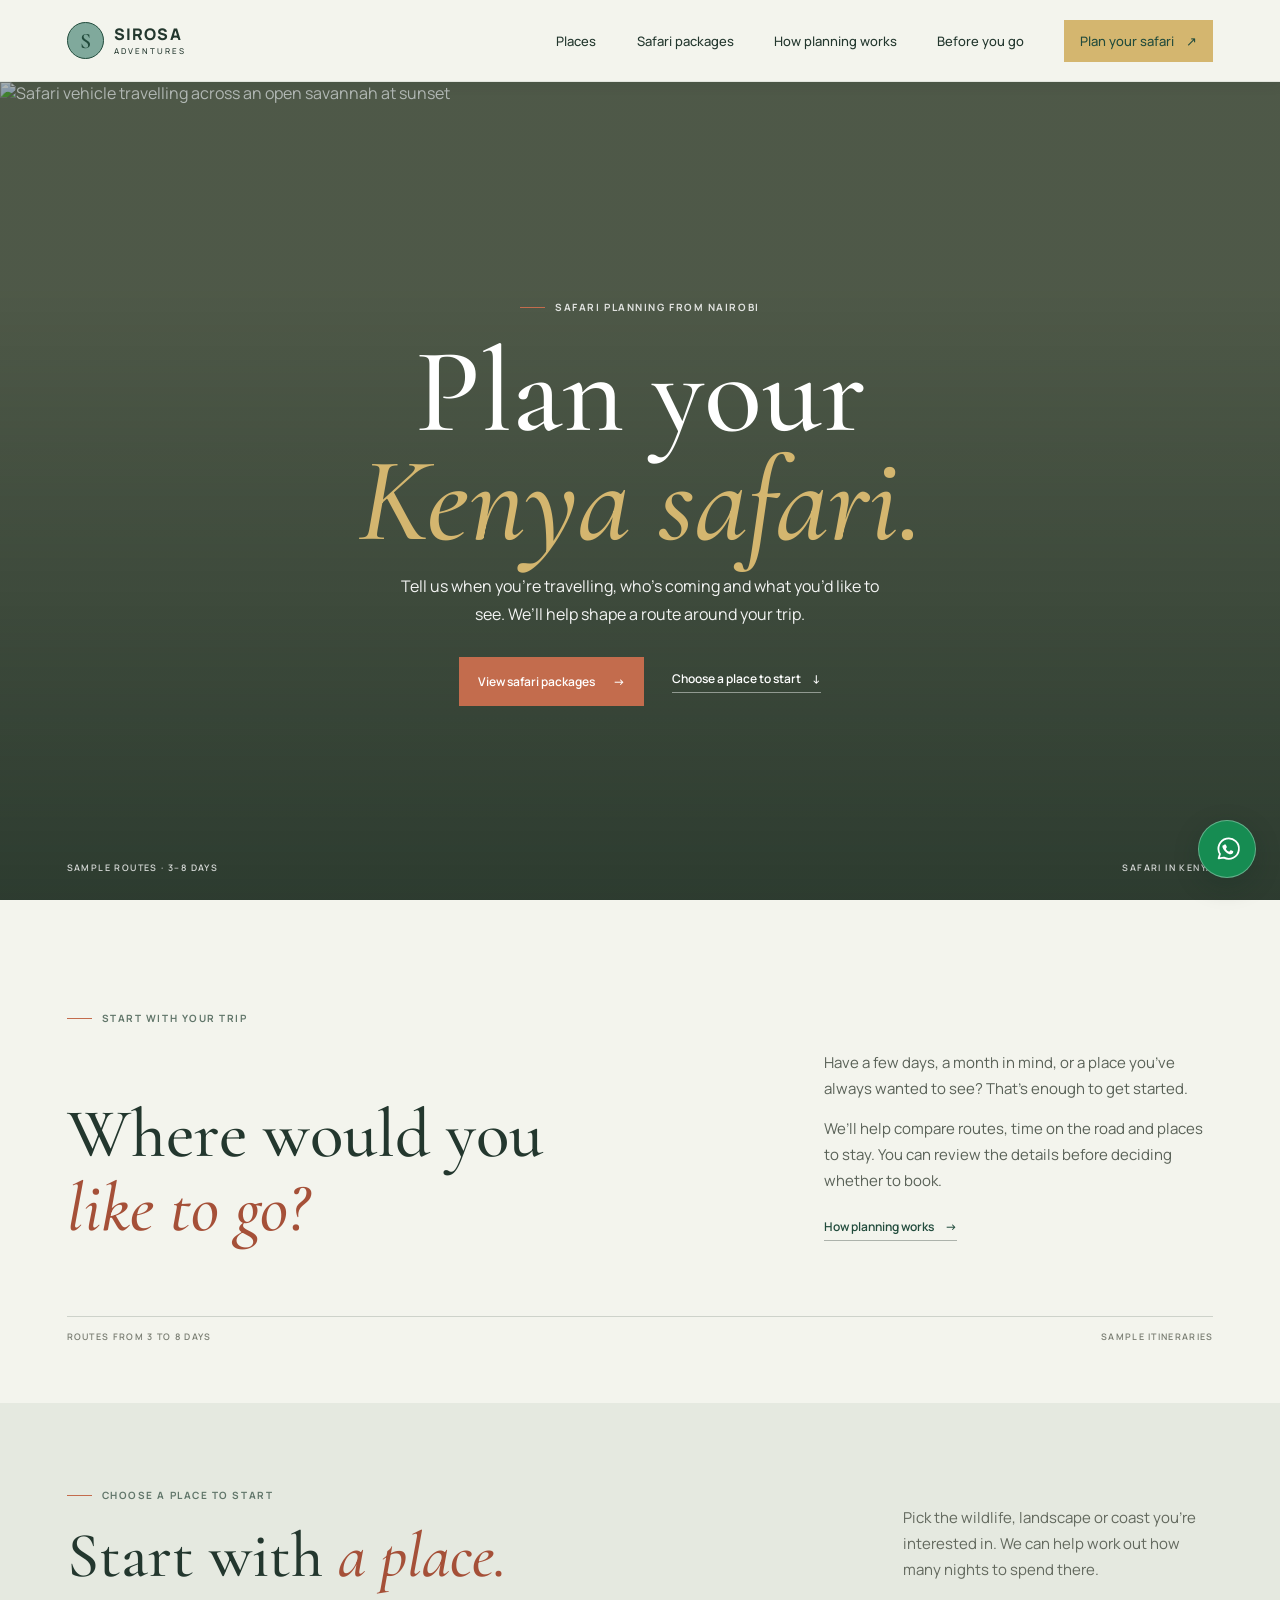
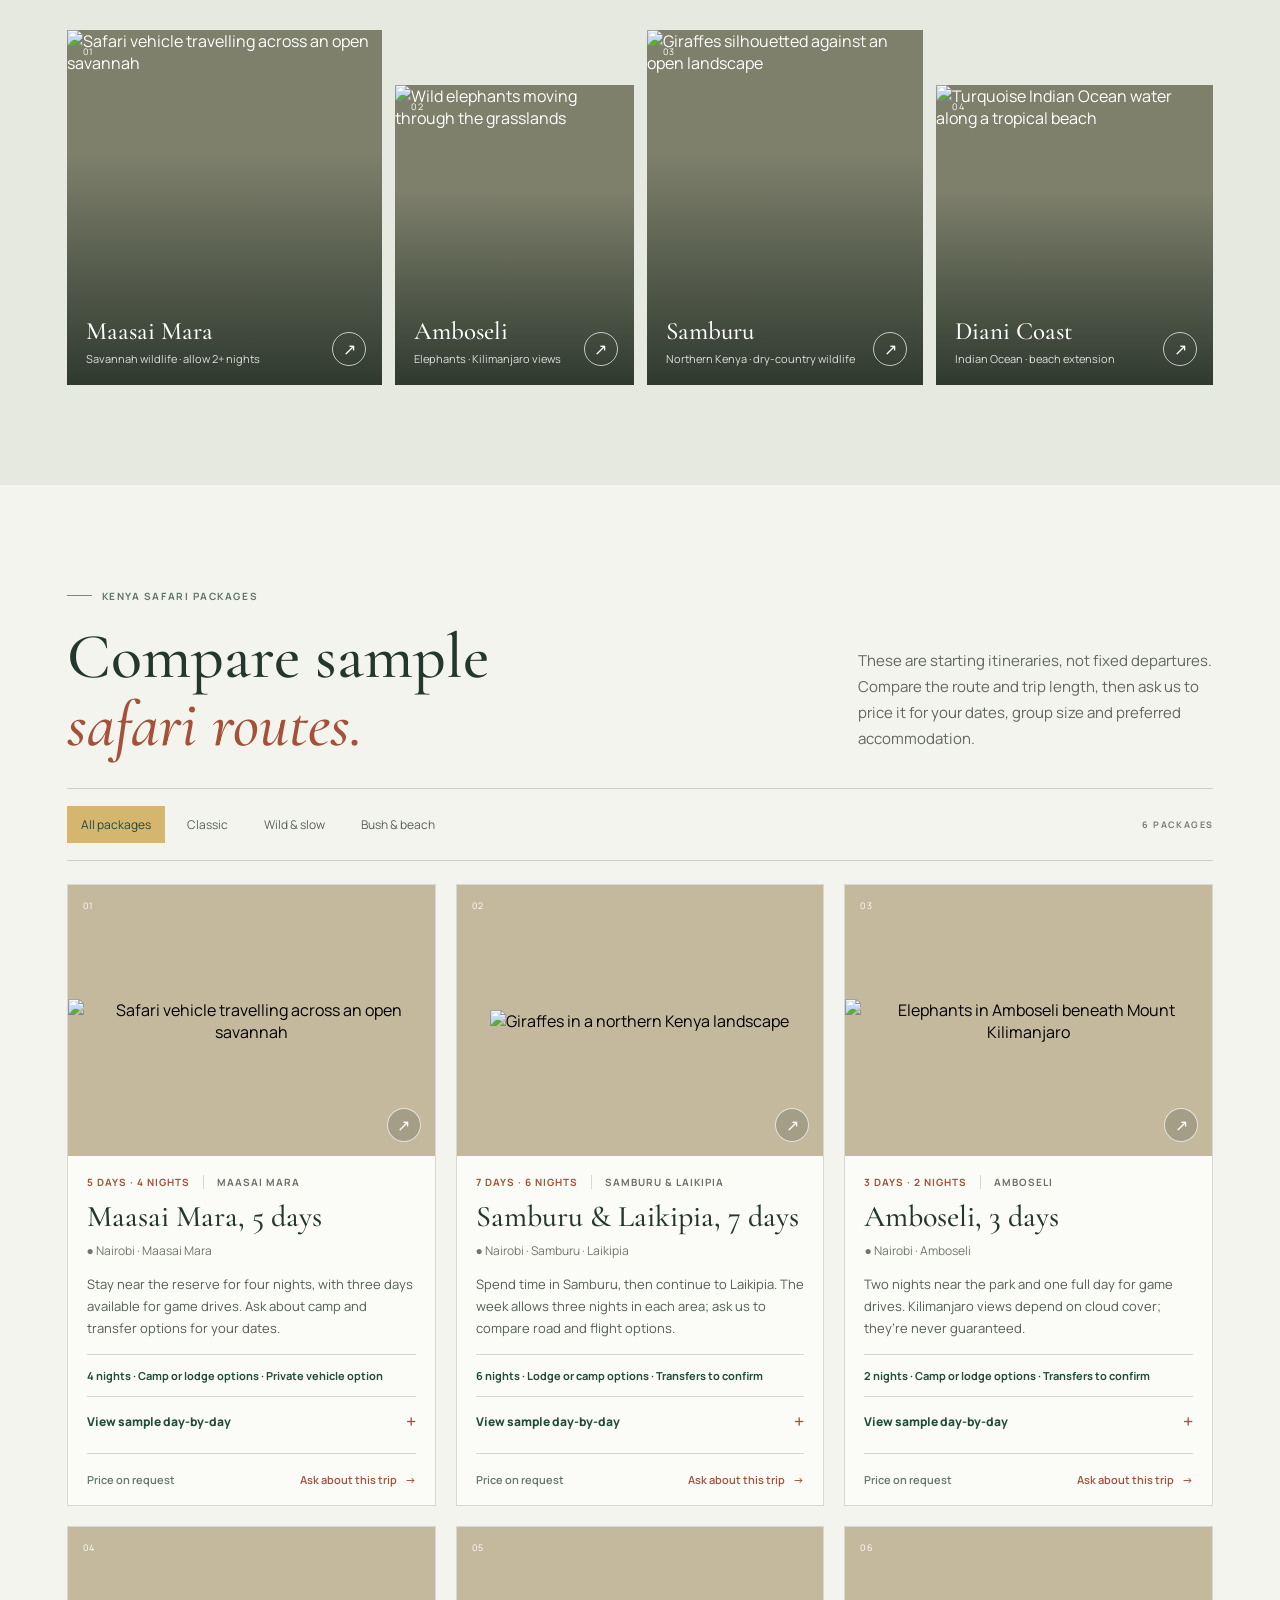
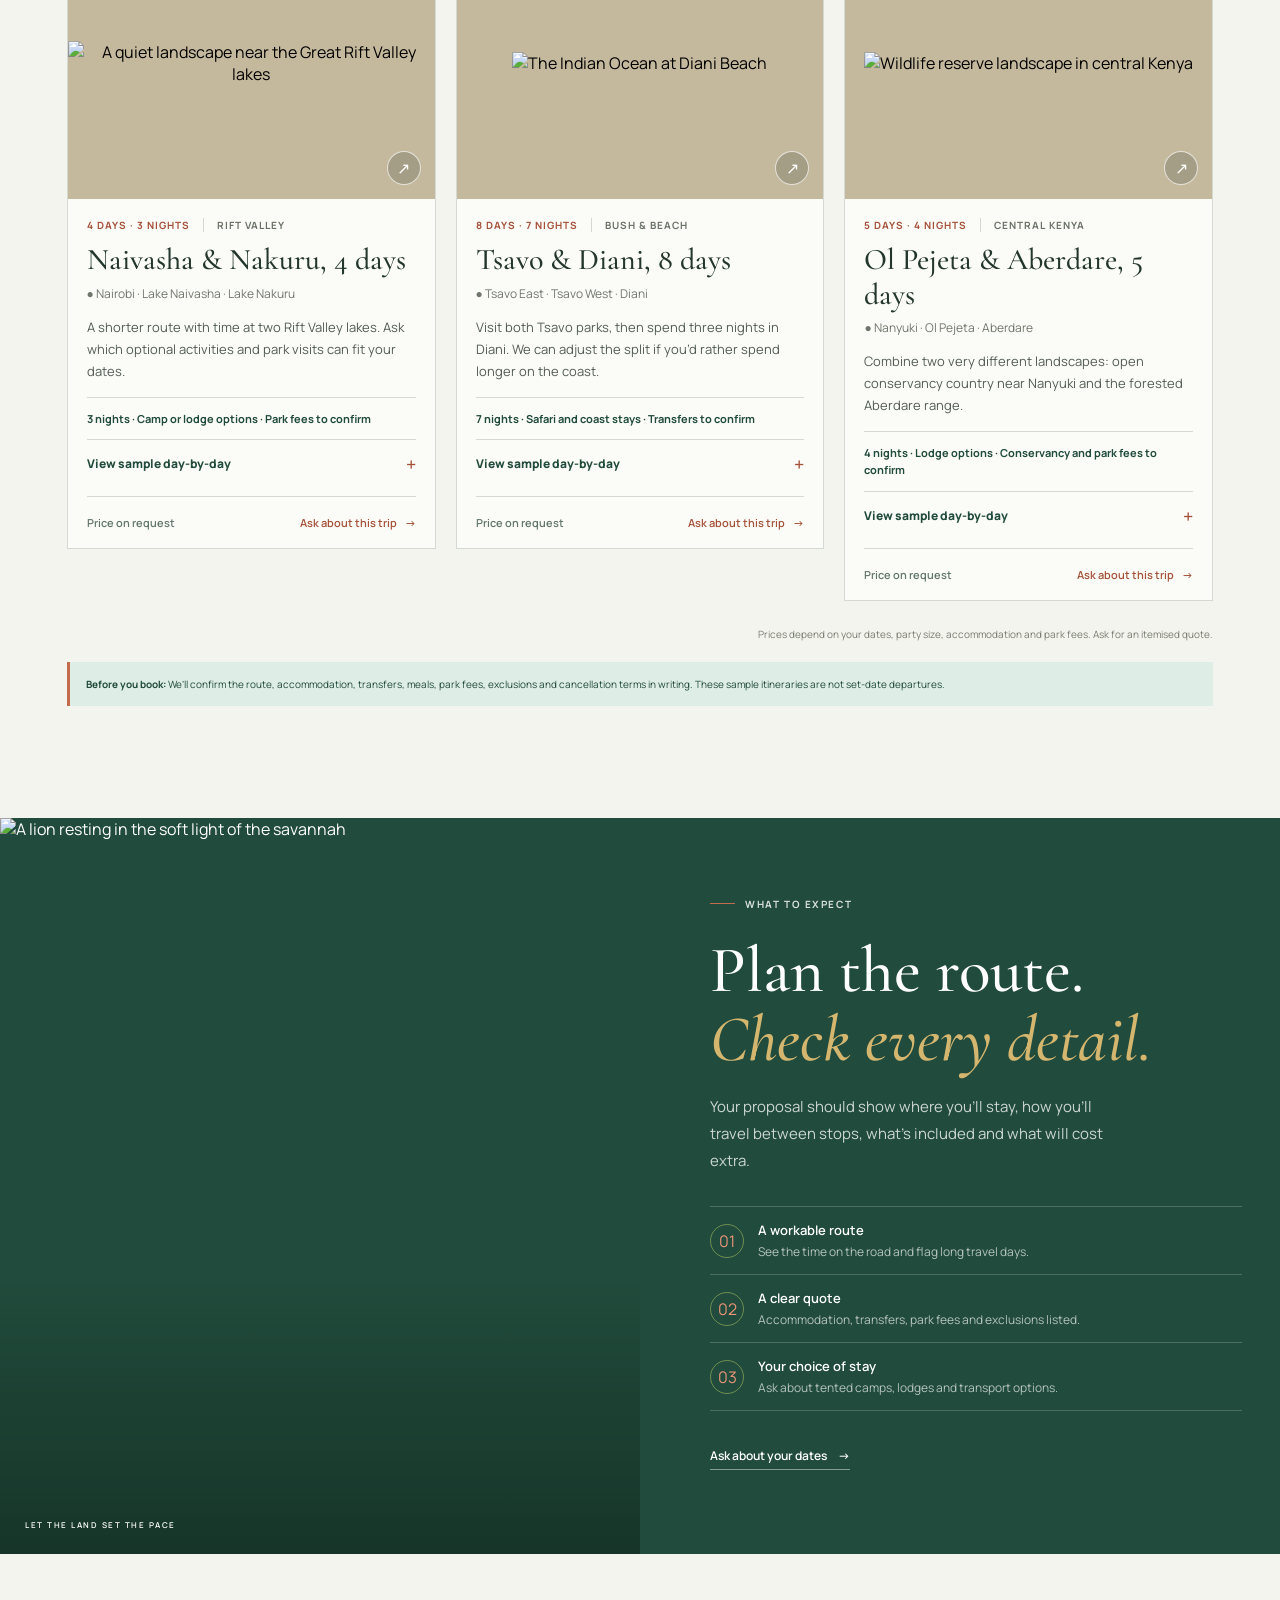
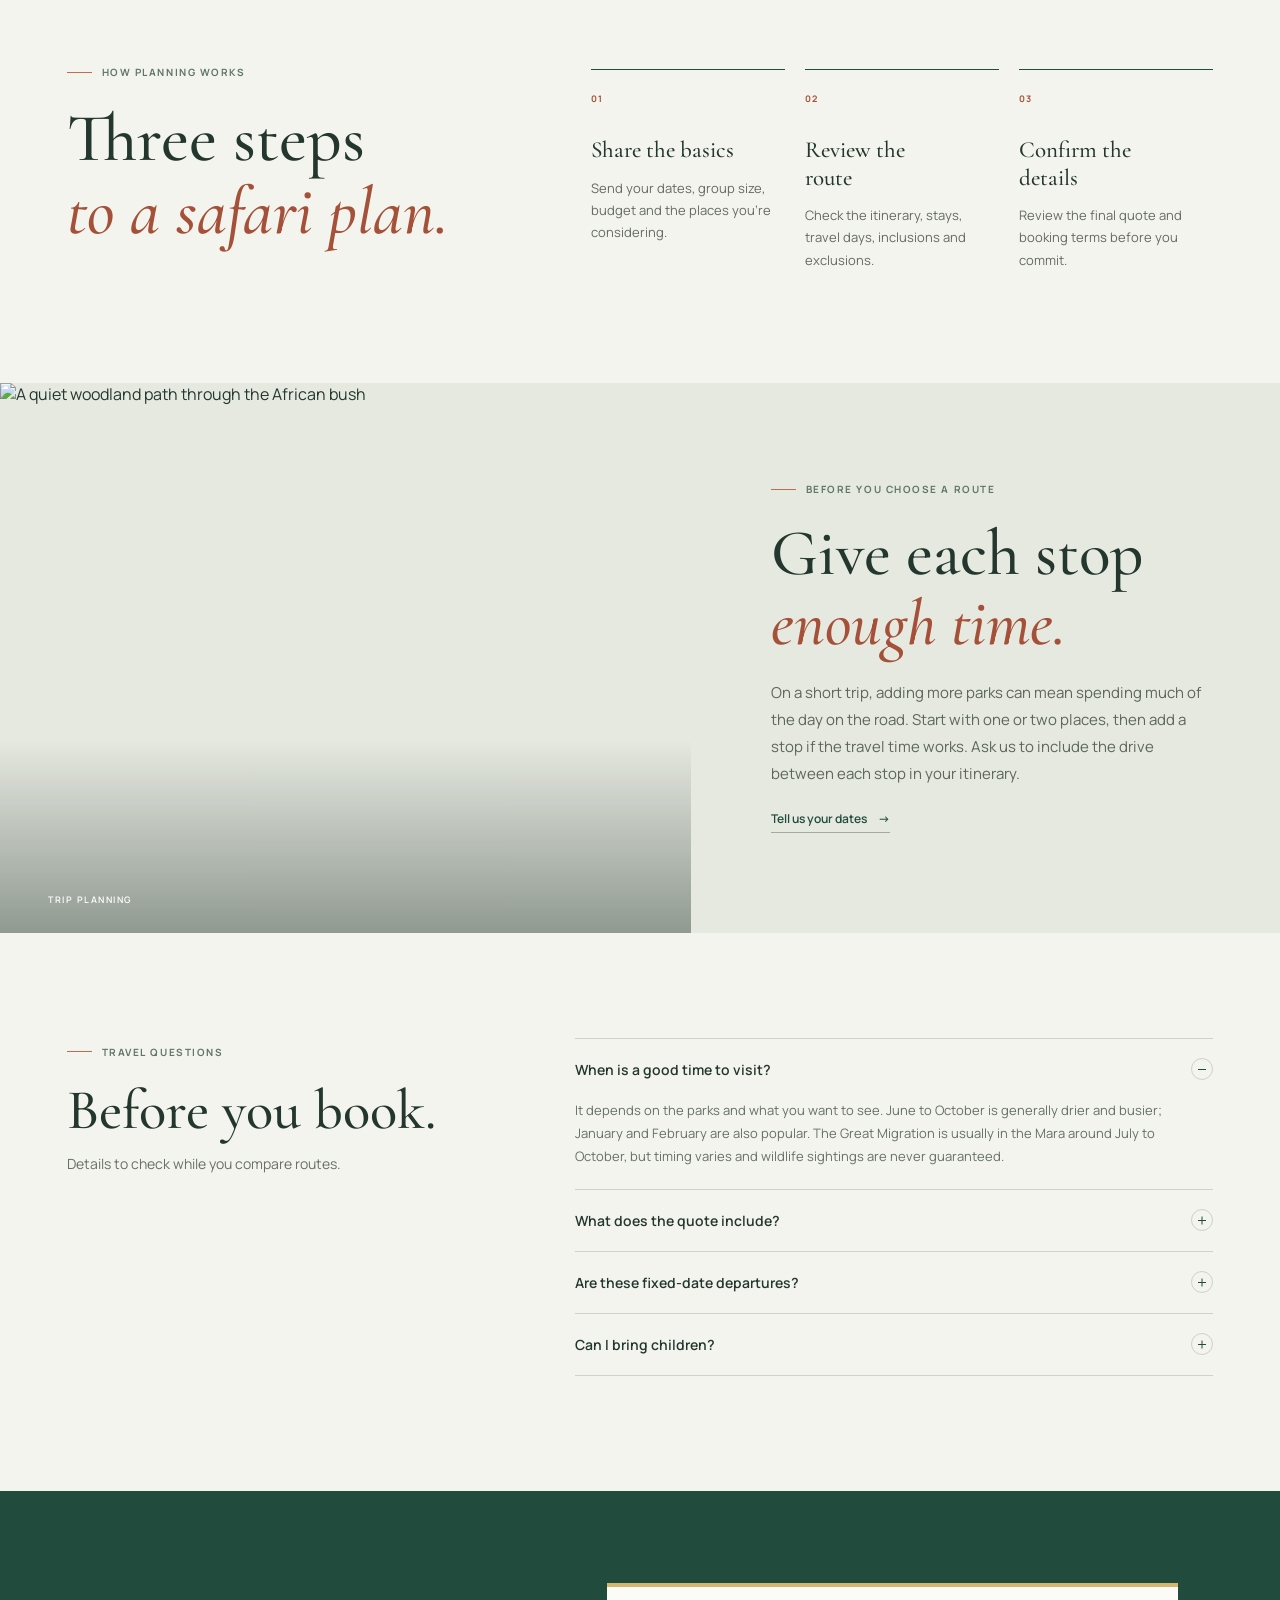
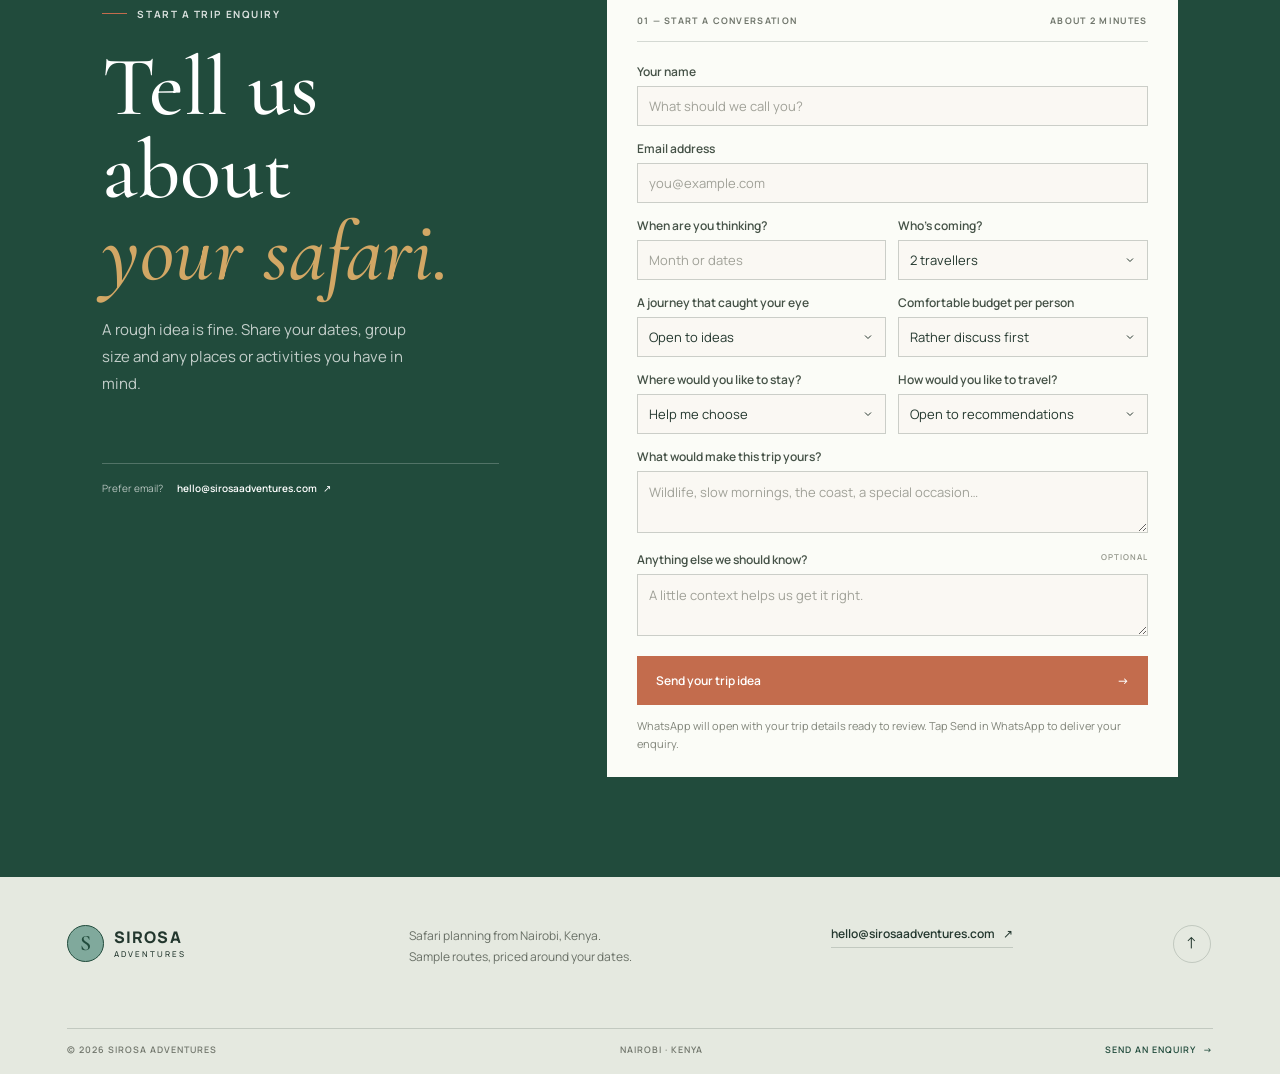
==== index.html @ 3421b517 "first commit" ====
<!doctype html>
<html lang="en">
  <head>
    <meta charset="UTF-8">
    <meta name="viewport" content="width=device-width, initial-scale=1.0">
    <meta name="theme-color" content="#214b3c">
    <meta name="description" content="Plan a Kenya safari with SIROSA Adventures. Compare sample trips to Maasai Mara, Amboseli, Samburu and the coast, then ask for a quote around your dates.">
    <link rel="preconnect" href="https://fonts.googleapis.com">
    <link rel="preconnect" href="https://fonts.gstatic.com" crossorigin>
    <link href="https://fonts.googleapis.com/css2?family=Cormorant+Garamond:ital,wght@0,500;0,600;1,500;1,600&amp;family=Manrope:wght@400;500;600;700;800&amp;display=swap" rel="stylesheet">
    <link rel="stylesheet" href="src/styles.css?v=9">
    <title>SIROSA Adventures | Kenya Safaris</title>
    <script src="src/contact.js?v=1" defer></script>
    <script src="src/main.js?v=6" defer></script>
    <script src="src/whatsapp.js?v=3" defer></script>
  </head>
  <body>
    <header class="site-header">
      <a class="wordmark" href="#home" aria-label="SIROSA Adventures home"><span class="brand-mark" aria-hidden="true">S</span><span class="brand-name">SIROSA<span>ADVENTURES</span></span></a>
      <button class="menu-toggle icon-button" type="button" aria-label="Open menu" aria-expanded="false"><span aria-hidden="true">&#9776;</span></button>
      <nav class="main-nav" aria-label="Main navigation">
        <a href="#places">Places</a><a href="#journeys">Safari packages</a><a href="#approach">How planning works</a><a href="#journal">Before you go</a>
        <a class="nav-cta" href="#plan">Plan your safari <span aria-hidden="true">&#8599;</span></a>
      </nav>
    </header>

    <main>
      <section class="hero" id="home" aria-labelledby="hero-title">
        <img class="hero-image" src="https://images.unsplash.com/photo-1516426122078-c23e76319801?auto=format&amp;fit=crop&amp;w=2400&amp;q=85" alt="Safari vehicle travelling across an open savannah at sunset" fetchpriority="high">
        <div class="hero-shade"></div>
        <div class="hero-copy"><div class="eyebrow light"><span class="eyebrow-line"></span> SAFARI PLANNING FROM NAIROBI</div>
          <h1 id="hero-title">Plan your<br><em>Kenya safari.</em></h1>
          <p>Tell us when you’re travelling, who’s coming and what you’d like to see. We’ll help shape a route around your trip.</p>
          <div class="hero-actions"><a class="button button-coral" href="#journeys">View safari packages <span aria-hidden="true">&#8594;</span></a><a class="text-link light-link" href="#places">Choose a place to start <span aria-hidden="true">&#8595;</span></a></div>
        </div>
        <div class="hero-caption"><span>SAMPLE ROUTES · 3–8 DAYS</span><span>SAFARI IN KENYA</span></div>
      </section>

      <section class="intro section-wrap" aria-labelledby="intro-title">
        <div class="intro-kicker eyebrow"><span class="eyebrow-line"></span> START WITH YOUR TRIP</div>
        <div class="intro-copy"><h2 id="intro-title">Where would you<br><em>like to go?</em></h2>
          <div class="intro-aside"><p>Have a few days, a month in mind, or a place you’ve always wanted to see? That’s enough to get started.</p><p>We’ll help compare routes, time on the road and places to stay. You can review the details before deciding whether to book.</p><a class="text-link" href="#approach">How planning works <span aria-hidden="true">&#8594;</span></a></div>
        </div>
        <div class="intro-rule"><span>ROUTES FROM 3 TO 8 DAYS</span><span>SAMPLE ITINERARIES</span></div>
      </section>

      <section class="places-section" id="places" aria-labelledby="places-title"><div class="section-wrap">
        <div class="section-heading"><div><div class="eyebrow"><span class="eyebrow-line"></span> CHOOSE A PLACE TO START</div><h2 id="places-title">Start with <em>a place.</em></h2></div><p>Pick the wildlife, landscape or coast you’re interested in. We can help work out how many nights to spend there.</p></div>
        <div class="destination-grid">
          <a class="destination destination-1" href="places/maasai-mara.html"><img src="https://images.unsplash.com/photo-1516426122078-c23e76319801?auto=format&amp;fit=crop&amp;w=900&amp;q=85" alt="Safari vehicle travelling across an open savannah" loading="lazy"><span class="destination-number">01</span><span class="destination-label"><span><strong>Maasai Mara</strong><small>Savannah wildlife · allow 2+ nights</small></span><span class="round-arrow" aria-hidden="true">&#8599;</span></span></a>
          <a class="destination destination-2" href="places/amboseli.html"><img src="https://images.unsplash.com/photo-1516026672322-bc52d61a55d5?auto=format&amp;fit=crop&amp;w=900&amp;q=85" alt="Wild elephants moving through the grasslands" loading="lazy"><span class="destination-number">02</span><span class="destination-label"><span><strong>Amboseli</strong><small>Elephants · Kilimanjaro views</small></span><span class="round-arrow" aria-hidden="true">&#8599;</span></span></a>
          <a class="destination destination-3" href="places/samburu.html"><img src="https://images.unsplash.com/photo-1535338454770-8be927b5a00b?auto=format&amp;fit=crop&amp;w=900&amp;q=85" alt="Giraffes silhouetted against an open landscape" loading="lazy"><span class="destination-number">03</span><span class="destination-label"><span><strong>Samburu</strong><small>Northern Kenya · dry-country wildlife</small></span><span class="round-arrow" aria-hidden="true">&#8599;</span></span></a>
          <a class="destination destination-4" href="places/diani-coast.html"><img src="https://images.unsplash.com/photo-1510414842594-a61c69b5ae57?auto=format&amp;fit=crop&amp;w=900&amp;q=85" alt="Turquoise Indian Ocean water along a tropical beach" loading="lazy"><span class="destination-number">04</span><span class="destination-label"><span><strong>Diani Coast</strong><small>Indian Ocean · beach extension</small></span><span class="round-arrow" aria-hidden="true">&#8599;</span></span></a>
        </div>
      </div></section>

      <section class="journeys-section section-wrap" id="journeys" aria-labelledby="journeys-title">
        <div class="journey-head"><div><div class="eyebrow"><span class="eyebrow-line"></span> KENYA SAFARI PACKAGES</div><h2 id="journeys-title">Compare sample<br><em>safari routes.</em></h2></div><p>These are starting itineraries, not fixed departures. Compare the route and trip length, then ask us to price it for your dates, group size and preferred accommodation.</p></div>
        <div class="filter-row" role="group" aria-label="Filter safari packages by style"><button type="button" class="filter-button active" aria-pressed="true" data-filter="All journeys">All packages</button><button type="button" class="filter-button" aria-pressed="false" data-filter="Classic">Classic</button><button type="button" class="filter-button" aria-pressed="false" data-filter="Wild &amp; slow">Wild &amp; slow</button><button type="button" class="filter-button" aria-pressed="false" data-filter="Bush &amp; beach">Bush &amp; beach</button><span class="filter-count">6 PACKAGES</span></div>
        <div class="journey-grid" aria-live="polite">
          <article class="journey-card" data-style="Wild &amp; slow">
            <button class="journey-image-button" type="button" data-journey="mara-trails" aria-label="Plan Maasai Mara, 5 days"><img src="https://images.unsplash.com/photo-1516426122078-c23e76319801?auto=format&amp;fit=crop&amp;w=1000&amp;q=85" alt="Safari vehicle travelling across an open savannah" loading="lazy"><span class="journey-index">01</span><span class="image-arrow" aria-hidden="true">&#8599;</span></button>
            <div class="journey-meta"><span>5 days · 4 nights</span><span>Maasai Mara</span></div><h3>Maasai Mara, 5 days</h3><p class="journey-places">&#9679; Nairobi · Maasai Mara</p><p class="journey-detail">Stay near the reserve for four nights, with three days available for game drives. Ask about camp and transfer options for your dates.</p><div class="journey-includes">4 nights · Camp or lodge options · Private vehicle option</div>
            <details class="itinerary-details"><summary>View sample day-by-day</summary><ol><li><strong>Day 1</strong> — Travel from Nairobi to the Mara; arrive and settle into camp.</li><li><strong>Days 2–4</strong> — Three full days for unhurried game drives, with breaks back at camp.</li><li><strong>Day 5</strong> — One last morning in the reserve, then return to Nairobi.</li></ol></details>
            <div class="journey-foot"><span>Price on request</span><button type="button" data-journey="mara-trails">Ask about this trip <span aria-hidden="true">&#8594;</span></button></div>
          </article>
          <article class="journey-card" data-style="Classic">
            <button class="journey-image-button" type="button" data-journey="wild-north" aria-label="Plan Samburu and Laikipia, 7 days"><img src="https://images.unsplash.com/photo-1535338454770-8be927b5a00b?auto=format&amp;fit=crop&amp;w=1000&amp;q=85" alt="Giraffes in a northern Kenya landscape" loading="lazy"><span class="journey-index">02</span><span class="image-arrow" aria-hidden="true">&#8599;</span></button>
            <div class="journey-meta"><span>7 days · 6 nights</span><span>Samburu &amp; Laikipia</span></div><h3>Samburu &amp; Laikipia, 7 days</h3><p class="journey-places">&#9679; Nairobi · Samburu · Laikipia</p><p class="journey-detail">Spend time in Samburu, then continue to Laikipia. The week allows three nights in each area; ask us to compare road and flight options.</p><div class="journey-includes">6 nights · Lodge or camp options · Transfers to confirm</div>
            <details class="itinerary-details"><summary>View sample day-by-day</summary><ol><li><strong>Day 1</strong> — Leave Nairobi for Samburu and settle in near the reserve.</li><li><strong>Days 2–3</strong> — Explore Samburu’s river country with morning and afternoon drives.</li><li><strong>Days 4–6</strong> — Continue to Laikipia for three nights in a conservancy setting.</li><li><strong>Day 7</strong> — Return to Nairobi by road or discuss a flight connection.</li></ol></details>
            <div class="journey-foot"><span>Price on request</span><button type="button" data-journey="wild-north">Ask about this trip <span aria-hidden="true">&#8594;</span></button></div>
          </article>
          <article class="journey-card" data-style="Classic">
            <button class="journey-image-button" type="button" data-journey="amboseli-skyline" aria-label="Plan Amboseli, 3 days"><img src="https://images.unsplash.com/photo-1516026672322-bc52d61a55d5?auto=format&amp;fit=crop&amp;w=1000&amp;q=85" alt="Elephants in Amboseli beneath Mount Kilimanjaro" loading="lazy"><span class="journey-index">03</span><span class="image-arrow" aria-hidden="true">&#8599;</span></button>
            <div class="journey-meta"><span>3 days · 2 nights</span><span>Amboseli</span></div><h3>Amboseli, 3 days</h3><p class="journey-places">&#9679; Nairobi · Amboseli</p><p class="journey-detail">Two nights near the park and one full day for game drives. Kilimanjaro views depend on cloud cover; they’re never guaranteed.</p><div class="journey-includes">2 nights · Camp or lodge options · Transfers to confirm</div>
            <details class="itinerary-details"><summary>View sample day-by-day</summary><ol><li><strong>Day 1</strong> — Leave Nairobi for Amboseli and arrive in time to settle into camp or lodge.</li><li><strong>Day 2</strong> — Explore the park with morning and afternoon wildlife-viewing opportunities.</li><li><strong>Day 3</strong> — Enjoy an early start, then return to Nairobi.</li></ol></details>
            <div class="journey-foot"><span>Price on request</span><button type="button" data-journey="amboseli-skyline">Ask about this trip <span aria-hidden="true">&#8594;</span></button></div>
          </article>
          <article class="journey-card" data-style="Classic">
            <button class="journey-image-button" type="button" data-journey="rift-lakes" aria-label="Plan Naivasha and Nakuru, 4 days"><img src="https://images.unsplash.com/photo-1535338454770-8be927b5a00b?auto=format&amp;fit=crop&amp;w=1000&amp;q=85" alt="A quiet landscape near the Great Rift Valley lakes" loading="lazy"><span class="journey-index">04</span><span class="image-arrow" aria-hidden="true">&#8599;</span></button>
            <div class="journey-meta"><span>4 days · 3 nights</span><span>Rift Valley</span></div><h3>Naivasha &amp; Nakuru, 4 days</h3><p class="journey-places">&#9679; Nairobi · Lake Naivasha · Lake Nakuru</p><p class="journey-detail">A shorter route with time at two Rift Valley lakes. Ask which optional activities and park visits can fit your dates.</p><div class="journey-includes">3 nights · Camp or lodge options · Park fees to confirm</div>
            <details class="itinerary-details"><summary>View sample day-by-day</summary><ol><li><strong>Day 1</strong> — Travel from Nairobi to Lake Naivasha and settle in.</li><li><strong>Day 2</strong> — Spend the day around Naivasha; ask about available lake or Hell’s Gate activities.</li><li><strong>Day 3</strong> — Continue to Nakuru; visit the park if timing and fees allow.</li><li><strong>Day 4</strong> — Return to Nairobi.</li></ol></details>
            <div class="journey-foot"><span>Price on request</span><button type="button" data-journey="rift-lakes">Ask about this trip <span aria-hidden="true">&#8594;</span></button></div>
          </article>
          <article class="journey-card" data-style="Bush &amp; beach">
            <button class="journey-image-button" type="button" data-journey="tsavo-tides" aria-label="Plan Tsavo and Diani, 8 days"><img src="https://images.unsplash.com/photo-1510414842594-a61c69b5ae57?auto=format&amp;fit=crop&amp;w=1000&amp;q=85" alt="The Indian Ocean at Diani Beach" loading="lazy"><span class="journey-index">05</span><span class="image-arrow" aria-hidden="true">&#8599;</span></button>
            <div class="journey-meta"><span>8 days · 7 nights</span><span>Bush &amp; beach</span></div><h3>Tsavo &amp; Diani, 8 days</h3><p class="journey-places">&#9679; Tsavo East · Tsavo West · Diani</p><p class="journey-detail">Visit both Tsavo parks, then spend three nights in Diani. We can adjust the split if you’d rather spend longer on the coast.</p><div class="journey-includes">7 nights · Safari and coast stays · Transfers to confirm</div>
            <details class="itinerary-details"><summary>View sample day-by-day</summary><ol><li><strong>Day 1</strong> — Depart Nairobi for Tsavo East; settle in near the reserve.</li><li><strong>Day 2</strong> — Spend the day exploring Tsavo East with your guide.</li><li><strong>Days 3–4</strong> — Continue to Tsavo West for two nights among volcanic hills and springs.</li><li><strong>Days 5–7</strong> — Transfer to Diani for three nights by the ocean; beach time is yours to shape.</li><li><strong>Day 8</strong> — Depart from the coast, or add extra nights.</li></ol></details>
            <div class="journey-foot"><span>Price on request</span><button type="button" data-journey="tsavo-tides">Ask about this trip <span aria-hidden="true">&#8594;</span></button></div>
          </article>
          <article class="journey-card" data-style="Classic">
            <button class="journey-image-button" type="button" data-journey="ol-pejeta" aria-label="Plan Ol Pejeta and Aberdare, 5 days"><img src="https://images.unsplash.com/photo-1535338454770-8be927b5a00b?auto=format&amp;fit=crop&amp;w=1000&amp;q=85" alt="Wildlife reserve landscape in central Kenya" loading="lazy"><span class="journey-index">06</span><span class="image-arrow" aria-hidden="true">&#8599;</span></button>
            <div class="journey-meta"><span>5 days · 4 nights</span><span>Central Kenya</span></div><h3>Ol Pejeta &amp; Aberdare, 5 days</h3><p class="journey-places">&#9679; Nanyuki · Ol Pejeta · Aberdare</p><p class="journey-detail">Combine two very different landscapes: open conservancy country near Nanyuki and the forested Aberdare range.</p><div class="journey-includes">4 nights · Lodge options · Conservancy and park fees to confirm</div>
            <details class="itinerary-details"><summary>View sample day-by-day</summary><ol><li><strong>Day 1</strong> — Travel from Nairobi to Nanyuki and settle in.</li><li><strong>Day 2</strong> — Visit Ol Pejeta; confirm activities and conservancy fees when planning.</li><li><strong>Day 3</strong> — Transfer to the Aberdare area and check in to your chosen lodge.</li><li><strong>Day 4</strong> — Spend the day at the lodge or explore activities available nearby.</li><li><strong>Day 5</strong> — Return to Nairobi.</li></ol></details>
            <div class="journey-foot"><span>Price on request</span><button type="button" data-journey="ol-pejeta">Ask about this trip <span aria-hidden="true">&#8594;</span></button></div>
          </article>
        </div>
        <p class="price-note">Prices depend on your dates, party size, accommodation and park fees. Ask for an itemised quote.</p>
        <p class="trip-note"><strong>Before you book:</strong> We’ll confirm the route, accommodation, transfers, meals, park fees, exclusions and cancellation terms in writing. These sample itineraries are not set-date departures.</p>
      </section>

      <section class="approach-section" id="approach" aria-labelledby="approach-title">
        <div class="approach-image-wrap"><img src="https://images.unsplash.com/photo-1549366021-9f761d450615?auto=format&amp;fit=crop&amp;w=1200&amp;q=85" alt="A lion resting in the soft light of the savannah" loading="lazy"><span class="photo-note">LET THE LAND SET THE PACE</span></div>
        <div class="approach-copy"><div class="eyebrow light"><span class="eyebrow-line"></span> WHAT TO EXPECT</div><h2 id="approach-title">Plan the route.<br><em>Check every detail.</em></h2><p class="approach-lead">Your proposal should show where you’ll stay, how you’ll travel between stops, what’s included and what will cost extra.</p><div class="approach-points"><div><span class="approach-icon" aria-hidden="true">01</span><p><strong>A workable route</strong><small>See the time on the road and flag long travel days.</small></p></div><div><span class="approach-icon" aria-hidden="true">02</span><p><strong>A clear quote</strong><small>Accommodation, transfers, park fees and exclusions listed.</small></p></div><div><span class="approach-icon" aria-hidden="true">03</span><p><strong>Your choice of stay</strong><small>Ask about tented camps, lodges and transport options.</small></p></div></div><a class="text-link light-link" href="#plan">Ask about your dates <span aria-hidden="true">&#8594;</span></a></div>
      </section>

      <section class="process-section section-wrap" aria-labelledby="process-title"><div class="process-title"><div class="eyebrow"><span class="eyebrow-line"></span> HOW PLANNING WORKS</div><h2 id="process-title">Three steps<br><em>to a safari plan.</em></h2></div><div class="process-steps"><article><span>01</span><h3>Share the basics</h3><p>Send your dates, group size, budget and the places you’re considering.</p></article><article><span>02</span><h3>Review the route</h3><p>Check the itinerary, stays, travel days, inclusions and exclusions.</p></article><article><span>03</span><h3>Confirm the details</h3><p>Review the final quote and booking terms before you commit.</p></article></div></section>

      <section class="fieldnotes-section" id="journal"><div class="fieldnotes-image"><img src="https://images.unsplash.com/photo-1472396961693-142e6e269027?auto=format&amp;fit=crop&amp;w=1500&amp;q=85" alt="A quiet woodland path through the African bush" loading="lazy"><span class="fieldnotes-tag">TRIP PLANNING</span></div><div class="fieldnotes-copy"><div class="eyebrow"><span class="eyebrow-line"></span> BEFORE YOU CHOOSE A ROUTE</div><h2>Give each stop<br><em>enough time.</em></h2><p>On a short trip, adding more parks can mean spending much of the day on the road. Start with one or two places, then add a stop if the travel time works. Ask us to include the drive between each stop in your itinerary.</p><a class="text-link" href="#plan">Tell us your dates <span aria-hidden="true">&#8594;</span></a></div></section>

      <section class="faq-section section-wrap" aria-labelledby="faq-title"><div class="faq-heading"><div class="eyebrow"><span class="eyebrow-line"></span> TRAVEL QUESTIONS</div><h2 id="faq-title">Before you book.</h2><p>Details to check while you compare routes.</p></div><div class="faq-list"><details class="faq-item" open><summary><span>When is a good time to visit?</span><span class="faq-symbol" aria-hidden="true"><span></span></span></summary><p>It depends on the parks and what you want to see. June to October is generally drier and busier; January and February are also popular. The Great Migration is usually in the Mara around July to October, but timing varies and wildlife sightings are never guaranteed.</p></details><details class="faq-item"><summary><span>What does the quote include?</span><span class="faq-symbol" aria-hidden="true"><span></span></span></summary><p>Ask for accommodation, meals, transfers, park fees and activities to be listed separately, along with exclusions and optional costs. What’s included can differ from one itinerary to another.</p></details><details class="faq-item"><summary><span>Are these fixed-date departures?</span><span class="faq-symbol" aria-hidden="true"><span></span></span></summary><p>No. The routes on this page are samples. Share your dates and ask whether a private trip or a shared option is available for your route.</p></details><details class="faq-item"><summary><span>Can I bring children?</span><span class="faq-symbol" aria-hidden="true"><span></span></span></summary><p>Often, yes. Share their ages when you enquire; camp age limits, room options and drive lengths can affect which route works best.</p></details></div></section>

      <section class="plan-section" id="plan" aria-labelledby="plan-title"><div class="plan-decor" aria-hidden="true">SIROSA</div><div class="plan-inner"><div class="plan-copy"><div class="eyebrow light"><span class="eyebrow-line"></span> START A TRIP ENQUIRY</div><h2 id="plan-title">Tell us about<br><em>your safari.</em></h2><p>A rough idea is fine. Share your dates, group size and any places or activities you have in mind.</p><div class="plan-contact"><span>Prefer email?</span><a href="mailto:hello@sirosaadventures.com">hello@sirosaadventures.com <span aria-hidden="true">&#8599;</span></a></div></div>
        <form class="inquiry-form"><div class="form-heading"><span>01 — START A CONVERSATION</span><span>ABOUT 2 MINUTES</span></div><label class="field-label">Your name<input name="name" type="text" placeholder="What should we call you?" autocomplete="name" required></label><label class="field-label">Email address<input name="email" type="email" placeholder="you@example.com" autocomplete="email" required></label><div class="field-row"><label class="field-label">When are you thinking?<input name="dates" type="text" placeholder="Month or dates"></label><label class="field-label">Who’s coming?<select name="travellers"><option>2 travellers</option><option>1 traveller</option><option>3–4 travellers</option><option>5+ travellers</option><option>Family with children</option></select></label></div><div class="field-row"><label class="field-label">A journey that caught your eye<select name="journey"><option value="">Open to ideas</option><option value="mara-trails">Mara, without the rush</option><option value="wild-north">The wild north</option><option value="bush-to-blue">Bush to blue</option></select></label><label class="field-label">Comfortable budget per person<select name="budget"><option value="">Rather discuss first</option><option>Under $1,500</option><option>$1,500–$3,000</option><option>$3,000–$5,000</option><option>$5,000+</option></select></label></div><label class="field-label">What would make this trip yours?<textarea name="interests" placeholder="Wildlife, slow mornings, the coast, a special occasion…" rows="2"></textarea></label><label class="field-label">Anything else we should know? <span class="optional">OPTIONAL</span><textarea name="notes" placeholder="A little context helps us get it right." rows="2"></textarea></label><button class="button button-coral submit-button" type="submit">Send your trip idea <span aria-hidden="true">&#8594;</span></button><p class="form-privacy">Your details are only used to help plan your trip. Submitting opens your email app with your inquiry ready to send.</p><p class="form-status" role="status" hidden></p></form>
      </div></section>
    </main>

    <footer class="site-footer"><div class="footer-main"><a class="wordmark footer-brand" href="#home"><span class="brand-mark" aria-hidden="true">S</span><span class="brand-name">SIROSA<span>ADVENTURES</span></span></a><p>Safari planning from Nairobi, Kenya.<br>Sample routes, priced around your dates.</p><a class="footer-email" href="mailto:hello@sirosaadventures.com">hello@sirosaadventures.com <span aria-hidden="true">&#8599;</span></a><a class="back-top" href="#home" aria-label="Back to top"><span aria-hidden="true">&#8595;</span></a></div><div class="footer-bottom"><span>© <span id="current-year"></span> SIROSA ADVENTURES</span><span>NAIROBI · KENYA</span><a href="#plan">SEND AN ENQUIRY <span aria-hidden="true">&#8594;</span></a></div></footer>
  </body>
</html>
---- src/styles.css ----
:root {
  font-family: 'Manrope', sans-serif;
  color: #23372e;
  background: #f3f4ed;
  font-synthesis: none;
  text-rendering: optimizeLegibility;
  --paper: #f3f4ed;
  --paper-deep: #e5e9e0;
  --surface: #fbfcf7;
  --site-header-height: 82px;
  --ink: #23372e;
  --green: #214b3c;
  --green-soft: #61766a;
  --coral: #c36c4d;
  --coral-dark: #a55038;
  --citrus: #d4b66f;
  --lagoon: #80a99c;
  --sun: #d2a765;
  --line: rgba(35, 55, 46, .18);
  --serif: 'Cormorant Garamond', Georgia, serif;
  --sans: 'Manrope', sans-serif;
}

* { box-sizing: border-box; }
html { scroll-behavior: smooth; scroll-padding-top: calc(var(--site-header-height) + 6px); }
body { margin: 0; min-width: 320px; padding-top: var(--site-header-height); }
button, input, select, textarea { font: inherit; }
button, a { -webkit-tap-highlight-color: transparent; }
a { color: inherit; text-decoration: none; }
button:focus-visible, a:focus-visible, input:focus-visible, select:focus-visible, textarea:focus-visible, summary:focus-visible { outline: 2px solid var(--coral); outline-offset: 4px; }
::selection { color: white; background: var(--coral); }

.site-header { height: var(--site-header-height); width: 100%; padding: 0 5.2vw; display: flex; justify-content: space-between; align-items: center; background: var(--paper); border-bottom: 1px solid rgba(23,55,46,.08); position: fixed; top: 0; left: 0; z-index: 20; box-shadow: 0 3px 12px rgba(23,55,46,.08); }
.wordmark { display: inline-flex; align-items: center; gap: 10px; }
.brand-mark { width: 37px; height: 37px; display: grid; place-items: center; border: 1px solid var(--green); border-radius: 50%; color: var(--green); }
.brand-name { font-size: 16px; line-height: 1; font-weight: 700; letter-spacing: 1.2px; }
.brand-name span { display: block; margin-top: 5px; font-size: 8px; letter-spacing: 2.1px; font-weight: 500; }
.main-nav { display: flex; align-items: center; gap: clamp(22px, 3.15vw, 48px); font-size: 12px; font-weight: 500; }
.main-nav > a:not(.nav-cta) { transition: color .2s ease; }
.main-nav > a:not(.nav-cta):hover { color: var(--coral-dark); }
.nav-cta { height: 42px; padding: 0 16px; display: inline-flex; gap: 12px; align-items: center; color: white; background: var(--green); transition: background .2s ease; }
.nav-cta:hover { background: var(--coral-dark); }
.menu-toggle { display: none; }
.icon-button { border: 0; background: none; color: var(--ink); }

.hero { min-height: min(500px, calc(100svh - var(--site-header-height))); height: calc(100svh - var(--site-header-height)); position: relative; isolation: isolate; overflow: hidden; color: white; background: #6c725e; }
.hero-image, .hero-shade { position: absolute; inset: 0; width: 100%; height: 100%; }
.hero-image { object-fit: cover; object-position: center 54%; z-index: -2; animation: hero-reveal 1.1s cubic-bezier(.2,.7,.2,1) both; }
.hero-shade { z-index: -1; background: linear-gradient(0deg, rgba(15, 34, 26, .62), rgba(19, 38, 29, .2) 75%), rgba(19, 38, 29, .16); }
.hero-copy { position: absolute; left: 50%; top: 50%; width: min(760px, 84vw); transform: translate(-50%, -47%); text-align: center; animation: hero-copy-fade .8s .12s both; }
.hero-copy .eyebrow { justify-content: center; }
.eyebrow { display: flex; align-items: center; gap: 10px; color: var(--green-soft); font-size: 9px; font-weight: 700; letter-spacing: 1.55px; }
.eyebrow.light { color: rgba(255,255,255,.83); }
.eyebrow-line { width: 25px; height: 1px; background: var(--coral); display: inline-block; }
h1, h2, h3, p { margin-top: 0; }
.hero h1 { margin: 23px 0 17px; font-family: var(--serif); font-size: clamp(78px, 9.2vw, 136px); font-weight: 500; line-height: .91; letter-spacing: 0; }
h1 em, h2 em { font-weight: 500; }
.hero h1 em { color: #ed987b; }
.hero-copy > p { max-width: 480px; margin: 0 auto 29px; color: rgba(255,255,255,.94); font-size: 15px; line-height: 1.75; }
.hero-actions { display: flex; justify-content: center; align-items: center; gap: 28px; }
.button { min-height: 49px; border: 0; padding: 0 19px; display: inline-flex; justify-content: center; align-items: center; gap: 18px; font-weight: 600; font-size: 12px; cursor: pointer; transition: background .2s, transform .2s; }
.button:hover { transform: translateY(-2px); }
.button-coral { background: var(--coral); color: #fff; }
.button-coral:hover { background: var(--coral-dark); }
.text-link { display: inline-flex; align-items: center; gap: 11px; color: var(--green); font-size: 12px; font-weight: 600; border-bottom: 1px solid rgba(38,55,46,.35); padding-bottom: 5px; transition: gap .2s, color .2s; }
.text-link:hover { gap: 16px; color: var(--coral-dark); }
.light-link { color: white; border-color: rgba(255,255,255,.45); }
.light-link:hover { color: #ffc1a7; }
.hero-caption { position: absolute; bottom: 26px; left: 5.2%; right: 5.2%; display: flex; justify-content: space-between; color: rgba(255,255,255,.8); font-size: 9px; font-weight: 600; letter-spacing: 1.4px; }

.section-wrap { width: min(1280px, 89.6%); margin-inline: auto; }
.intro { padding-top: 111px; padding-bottom: 60px; }
.intro-kicker { margin-bottom: 25px; }
.intro-copy { display: grid; grid-template-columns: 1.12fr .68fr; gap: 10%; align-items: end; }
.intro h2, .section-heading h2, .journey-head h2, .process-title h2, .fieldnotes-copy h2, .faq-heading h2 { font-family: var(--serif); font-weight: 500; font-size: clamp(43px, 5.4vw, 75px); line-height: 1.07; letter-spacing: 0; margin: 0; }
.intro h2 em, .section-heading h2 em, .journey-head h2 em, .process-title h2 em, .fieldnotes-copy h2 em, .faq-heading h2 em { color: var(--coral-dark); }
.intro-aside { max-width: 410px; padding-bottom: 5px; }
.intro-aside p { margin-bottom: 13px; color: #596157; font-size: 13px; line-height: 1.75; }
.intro-aside .text-link { margin-top: 11px; }
.intro-rule { margin-top: 70px; padding-top: 13px; border-top: 1px solid var(--line); display: flex; justify-content: space-between; color: #797d72; font-size: 8px; font-weight: 600; letter-spacing: 1.3px; }

.places-section { padding: 85px 0 100px; background: var(--paper-deep); }
.section-heading, .journey-head { display: flex; align-items: end; justify-content: space-between; gap: 50px; margin-bottom: 39px; }
.section-heading .eyebrow, .journey-head .eyebrow { margin-bottom: 20px; }
.section-heading h2, .journey-head h2 { font-size: clamp(42px, 5vw, 66px); }
.section-heading > p, .journey-head > p { max-width: 310px; margin: 0 0 7px; color: #62685d; font-size: 13px; line-height: 1.75; }
.destination-grid { display: grid; grid-template-columns: 1.14fr .86fr 1fr 1fr; gap: 13px; align-items: end; }
.destination { min-width: 0; height: 355px; position: relative; overflow: hidden; color: white; background: #7e806c; }
.destination:nth-child(even) { height: 300px; }
.destination img { width: 100%; height: 100%; object-fit: cover; transition: transform .7s cubic-bezier(.2,.65,.25,1); }
.destination:hover img, .journey-image-button:hover img { transform: scale(1.045); }
.destination::after { content: ''; position: absolute; inset: 35% 0 0; background: linear-gradient(transparent, rgba(17, 31, 23, .73)); }
.destination-number { position: absolute; top: 15px; left: 16px; z-index: 1; font-size: 9px; letter-spacing: 1.4px; }
.destination-label { position: absolute; z-index: 1; bottom: 19px; left: 19px; right: 16px; display: flex; justify-content: space-between; align-items: end; gap: 6px; }
.destination-label strong { display: block; font-family: var(--serif); font-weight: 500; font-size: clamp(19px, 2vw, 25px); }
.destination-label small { display: block; margin-top: 5px; color: rgba(255,255,255,.83); font-size: 10px; }
.round-arrow, .image-arrow { width: 34px; height: 34px; flex: 0 0 34px; border: 1px solid rgba(255,255,255,.7); border-radius: 50%; display: grid; place-items: center; transition: color .2s, background .2s; }
.destination:hover .round-arrow { color: var(--green); background: white; }

.journeys-section { padding-top: 104px; padding-bottom: 112px; }
.journey-head { margin-bottom: 28px; }
.journey-head > p { max-width: 355px; }
.filter-row { display: flex; align-items: center; gap: 8px; padding: 17px 0; margin-bottom: 23px; border-top: 1px solid var(--line); border-bottom: 1px solid var(--line); }
.filter-button { border: 1px solid transparent; background: transparent; padding: 9px 13px; color: #596157; font-size: 11px; cursor: pointer; transition: color .2s, background .2s, border-color .2s; }
.filter-button:hover, .filter-button.active { border-color: var(--green); color: white; background: var(--green); }
.filter-count { margin-left: auto; color: #7a7d72; font-size: 8px; font-weight: 700; letter-spacing: 1.4px; }
.journey-grid { display: grid; grid-template-columns: repeat(3, minmax(0, 1fr)); gap: 23px; }
.journey-card { min-width: 0; animation: rise-in .45s both; }
.journey-image-button { width: 100%; aspect-ratio: 1.2; padding: 0; position: relative; display: block; overflow: hidden; border: 0; background: #c4b89d; cursor: pointer; }
.journey-image-button img { width: 100%; height: 100%; object-fit: cover; transition: transform .65s cubic-bezier(.2,.65,.25,1); }
.journey-index { position: absolute; top: 14px; left: 15px; color: white; font-size: 9px; letter-spacing: 1.5px; }
.image-arrow { position: absolute; right: 14px; bottom: 14px; color: white; background: rgba(27,48,38,.18); }
.journey-meta { margin: 19px 0 11px; display: flex; gap: 13px; align-items: center; color: var(--coral-dark); font-size: 9px; font-weight: 700; letter-spacing: 1px; text-transform: uppercase; }
.journey-meta span + span { padding-left: 13px; border-left: 1px solid var(--line); color: #6b7166; }
.journey-card h3 { margin: 0 0 7px; font-family: var(--serif); font-size: clamp(25px, 2.4vw, 32px); font-weight: 500; line-height: 1.15; }
.journey-places { display: flex; align-items: center; gap: 5px; margin: 0 0 14px; color: #71766c; font-size: 10px; }
.journey-detail { max-width: 390px; min-height: 65px; margin-bottom: 15px; color: #535d53; font-size: 11px; line-height: 1.7; }
.journey-includes { min-height: 34px; padding: 11px 0; border-top: 1px solid var(--line); color: #73786f; font-size: 9px; }
.journey-foot { min-height: 48px; border-top: 1px solid var(--line); display: flex; justify-content: space-between; align-items: center; gap: 8px; font-size: 10px; font-weight: 600; }
.journey-foot button { display: inline-flex; gap: 8px; align-items: center; border: 0; padding: 8px 0 8px 6px; color: var(--green); background: transparent; font-size: 10px; font-weight: 600; cursor: pointer; }
.journey-foot button:hover { color: var(--coral-dark); }
.price-note { margin: 26px 0 0; text-align: right; color: #797d72; font-size: 10px; }

.approach-section { min-height: 600px; display: grid; grid-template-columns: 1fr 1fr; background: var(--green); color: white; }
.approach-image-wrap { min-height: 600px; position: relative; overflow: hidden; }
.approach-image-wrap img { width: 100%; height: 100%; position: absolute; inset: 0; object-fit: cover; }
.approach-image-wrap::after { content: ''; position: absolute; inset: 0; background: linear-gradient(0deg, rgba(10,25,18,.43), transparent 37%); }
.photo-note { position: absolute; bottom: 24px; left: 25px; z-index: 1; color: white; font-size: 8px; font-weight: 600; letter-spacing: 1.5px; }
.approach-copy { width: min(560px, 83%); align-self: center; padding: 79px 0 84px; margin-left: 11%; }
.approach-copy h2 { margin: 25px 0 18px; font-family: var(--serif); font-size: clamp(43px, 5.1vw, 70px); line-height: 1.07; font-weight: 500; }
.approach-copy h2 em { color: #e48a6c; }
.approach-lead { max-width: 420px; color: rgba(255,255,255,.77); font-size: 12px; line-height: 1.8; }
.approach-points { margin: 32px 0; border-top: 1px solid rgba(255,255,255,.2); }
.approach-points > div { padding: 14px 0; border-bottom: 1px solid rgba(255,255,255,.2); display: flex; align-items: center; gap: 14px; }
.approach-icon { width: 34px; height: 34px; flex: 0 0 34px; display: grid; place-items: center; color: #e99477; }
.approach-points p { margin: 0; }
.approach-points strong, .approach-points small { display: block; }
.approach-points strong { font-size: 11px; font-weight: 600; }
.approach-points small { margin-top: 4px; color: rgba(255,255,255,.67); font-size: 10px; }

.process-section { padding-top: 111px; padding-bottom: 112px; display: grid; grid-template-columns: .82fr 1.18fr; gap: 8%; }
.process-title .eyebrow { margin-bottom: 23px; }
.process-title h2 { font-size: clamp(48px, 5.3vw, 71px); }
.process-steps { padding-top: 4px; display: grid; grid-template-columns: repeat(3, minmax(0,1fr)); gap: 20px; }
.process-steps article { padding-top: 15px; border-top: 1px solid var(--green); }
.process-steps article > span { color: var(--coral-dark); font-size: 9px; font-weight: 700; letter-spacing: 1.2px; }
.process-steps h3 { max-width: 150px; margin: 30px 0 12px; font-family: var(--serif); font-size: 21px; font-weight: 500; line-height: 1.2; }
.process-steps p { margin: 0; color: #656b61; font-size: 10px; line-height: 1.7; }

.fieldnotes-section { min-height: 550px; display: grid; grid-template-columns: 1.08fr .92fr; background: var(--paper-deep); }
.fieldnotes-image { min-height: 550px; position: relative; overflow: hidden; }
.fieldnotes-image img { width: 100%; height: 100%; position: absolute; inset: 0; object-fit: cover; }
.fieldnotes-image::after { content: ''; position: absolute; inset: 0; background: linear-gradient(0deg, rgba(18,35,26,.4), transparent 35%); }
.fieldnotes-tag { position: absolute; left: 7%; bottom: 27px; z-index: 1; color: white; font-size: 9px; font-weight: 600; letter-spacing: 1.5px; }
.fieldnotes-copy { width: min(430px, 78%); align-self: center; margin: 0 auto; padding: 68px 0; }
.fieldnotes-copy .eyebrow { margin-bottom: 23px; }
.fieldnotes-copy h2 { margin-bottom: 20px; font-size: clamp(44px, 5.1vw, 68px); }
.fieldnotes-copy > p { color: #5d665c; font-size: 12px; line-height: 1.8; }
.fieldnotes-copy .text-link { margin-top: 8px; }

.faq-section { padding-top: 105px; padding-bottom: 115px; display: grid; grid-template-columns: .75fr 1.25fr; gap: 11%; }
.faq-heading .eyebrow { margin: 7px 0 21px; }
.faq-heading h2 { font-size: clamp(42px, 4.4vw, 58px); }
.faq-heading > p { margin-top: 14px; color: #697066; font-size: 12px; }
.faq-list { border-top: 1px solid var(--line); }
.faq-item { border-bottom: 1px solid var(--line); }
.faq-item summary { min-height: 61px; display: flex; justify-content: space-between; align-items: center; gap: 20px; list-style: none; cursor: pointer; font-size: 12px; font-weight: 600; }
.faq-item summary::-webkit-details-marker { display: none; }
.faq-symbol { width: 22px; height: 22px; flex: 0 0 22px; position: relative; border: 1px solid var(--line); border-radius: 50%; }
.faq-symbol::before, .faq-symbol::after { content: ''; position: absolute; top: 10px; left: 6px; width: 8px; height: 1px; background: var(--green); transition: transform .2s; }
.faq-symbol::after { transform: rotate(90deg); }
.faq-item[open] .faq-symbol::after { transform: rotate(0); }
.faq-item > p { max-width: 600px; margin: -1px 40px 20px 0; color: #667064; font-size: 11px; line-height: 1.8; }

.plan-section { position: relative; overflow: hidden; padding: 92px 0 100px; color: white; background: var(--green); }
.plan-inner { width: min(1120px, 84%); margin: 0 auto; display: grid; grid-template-columns: .82fr 1.18fr; gap: 10%; align-items: start; position: relative; z-index: 1; }
.plan-copy { padding-top: 24px; }
.plan-copy .eyebrow { margin-bottom: 25px; }
.plan-copy h2 { margin-bottom: 22px; font-family: var(--serif); font-size: clamp(56px, 6.6vw, 88px); font-weight: 500; line-height: .98; }
.plan-copy h2 em { color: #e99477; }
.plan-copy > p { max-width: 330px; color: rgba(255,255,255,.73); font-size: 12px; line-height: 1.8; }
.plan-contact { margin-top: 66px; padding-top: 17px; border-top: 1px solid rgba(255,255,255,.22); display: flex; flex-wrap: wrap; align-items: center; gap: 14px; color: rgba(255,255,255,.68); font-size: 10px; }
.plan-contact a { display: inline-flex; align-items: center; gap: 6px; color: white; font-weight: 600; }
.plan-decor { position: absolute; bottom: -62px; left: -24px; color: rgba(255,255,255,.035); font-family: var(--serif); font-size: clamp(160px, 25vw, 340px); font-weight: 600; line-height: 1; pointer-events: none; }
.inquiry-form { padding: 27px 30px 24px; color: var(--ink); background: var(--paper); }
.form-heading { margin-bottom: 21px; padding-bottom: 14px; border-bottom: 1px solid var(--line); display: flex; justify-content: space-between; gap: 12px; color: #70766c; font-size: 8px; font-weight: 700; letter-spacing: 1.3px; }
.field-label { display: block; margin-bottom: 14px; color: #455247; font-size: 10px; font-weight: 600; }
.field-label input, .field-label select, .field-label textarea { width: 100%; min-height: 39px; margin-top: 6px; padding: 10px 11px; border: 1px solid rgba(38,55,46,.22); border-radius: 0; color: var(--ink); background: #faf8f3; font-size: 11px; font-weight: 400; }
.field-label textarea { resize: vertical; min-height: 56px; line-height: 1.55; }
.field-label input::placeholder, .field-label textarea::placeholder { color: #a0a198; }
.field-label select { appearance: none; padding-right: 28px; background-image: url("data:image/svg+xml,%3Csvg xmlns='http://www.w3.org/2000/svg' width='12' height='12' viewBox='0 0 24 24' fill='none' stroke='%2326372e' stroke-width='2'%3E%3Cpath d='m6 9 6 6 6-6'/%3E%3C/svg%3E"); background-repeat: no-repeat; background-position: right 11px center; }
.field-row { display: grid; grid-template-columns: 1fr 1fr; gap: 12px; }
.optional { float: right; color: #92958a; font-size: 8px; letter-spacing: 1px; }
.submit-button { width: 100%; margin-top: 2px; justify-content: space-between; }
.form-privacy { margin: 12px 0 0; color: #81857a; font-size: 9px; line-height: 1.6; }
.form-status { margin: 12px 0 0; display: flex; align-items: flex-start; gap: 7px; color: var(--green); font-size: 10px; line-height: 1.6; }
.form-status[hidden] { display: none; }
.form-status svg { flex: 0 0 15px; margin-top: 1px; }
.form-status a { text-decoration: underline; }

.site-footer { padding: 48px 5.2vw 18px; background: #e9e3d7; }
.footer-main { min-height: 103px; display: grid; grid-template-columns: 1fr 1.25fr 1fr 40px; gap: 20px; align-items: start; }
.footer-brand { align-self: start; }
.footer-main > p { color: #697066; font-size: 10px; line-height: 1.8; }
.footer-email { justify-self: start; display: inline-flex; align-items: center; gap: 8px; border-bottom: 1px solid var(--line); padding-bottom: 5px; font-size: 11px; font-weight: 600; }
.back-top { width: 38px; height: 38px; border: 1px solid var(--line); border-radius: 50%; display: grid; place-items: center; transform: rotate(180deg); }
.back-top:hover { color: var(--coral-dark); border-color: var(--coral); }
.footer-bottom { padding-top: 14px; border-top: 1px solid var(--line); display: flex; justify-content: space-between; gap: 15px; color: #72776d; font-size: 8px; font-weight: 600; letter-spacing: 1px; }
.footer-bottom a { display: inline-flex; align-items: center; gap: 7px; color: var(--green); }

@keyframes rise-in { from { opacity: 0; transform: translateY(17px); } to { opacity: 1; transform: translateY(0); } }
@keyframes hero-copy-fade { from { opacity: 0; } to { opacity: 1; } }
@keyframes hero-reveal { from { transform: scale(1.035); opacity: .7; } to { transform: scale(1); opacity: 1; } }

@media (min-width: 1500px) {
  .hero-copy { left: max(11.4%, calc((100% - 1170px) / 2)); }
}

@media (max-width: 900px) {
  .site-header { height: var(--site-header-height); }
  .main-nav { gap: 18px; }
  .main-nav > a:not(.nav-cta) { font-size: 11px; }
  .hero { min-height: min(500px, calc(100svh - var(--site-header-height))); height: calc(100svh - var(--site-header-height)); }
  .hero-copy { left: 50%; width: min(700px, 86vw); }
  .destination-grid { grid-template-columns: repeat(2, 1fr); }
  .destination, .destination:nth-child(even) { height: 330px; }
  .journey-grid { gap: 15px; }
  .journey-detail { min-height: 88px; }
  .approach-section { min-height: 540px; }
  .approach-image-wrap { min-height: 540px; }
  .approach-copy { width: 84%; margin-left: 9%; }
  .process-section { grid-template-columns: 1fr; gap: 38px; }
  .process-steps { max-width: 760px; }
  .faq-section { gap: 7%; }
  .plan-inner { width: 89%; gap: 6%; }
}

@media (max-width: 640px) {
  :root { --site-header-height: 66px; }
  html { scroll-padding-top: calc(var(--site-header-height) + 4px); }
  body { padding-top: var(--site-header-height); }
  .site-header { height: var(--site-header-height); padding-inline: 5%; }
  .brand-mark { width: 33px; height: 33px; }
  .brand-name { font-size: 14px; }
  .brand-name span { font-size: 7px; }
  .menu-toggle { width: 39px; height: 39px; display: grid; place-items: center; cursor: pointer; }
  .main-nav { display: none; position: absolute; top: var(--site-header-height); left: 0; right: 0; padding: 12px 5% 20px; align-items: stretch; flex-direction: column; gap: 0; background: var(--paper); border-top: 1px solid var(--line); box-shadow: 0 16px 20px rgba(27, 44, 33, .1); }
  .main-nav.is-open { display: flex; }
  .main-nav > a:not(.nav-cta) { padding: 13px 0; border-bottom: 1px solid var(--line); font-size: 13px; }
  .nav-cta { width: max-content; margin-top: 14px; }
  .hero { min-height: min(500px, calc(100svh - var(--site-header-height))); height: calc(100svh - var(--site-header-height)); }
  .hero-image { object-position: 57% center; }
  .hero-shade { background: linear-gradient(0deg, rgba(15,34,26,.62), rgba(19,38,29,.24) 75%), rgba(19,38,29,.18); }
  .hero-copy { left: 50%; top: 47%; width: 88%; transform: translate(-50%, -42%); }
  .hero h1 { margin: 25px 0 16px; font-size: clamp(74px, 22vw, 106px); }
  .hero-copy > p { max-width: 310px; font-size: 13px; }
  .hero-actions { align-items: center; flex-direction: column; gap: 18px; }
  .hero-stamp { width: 77px; height: 77px; top: 6%; right: 7%; font-size: 6px; }
  .hero-stamp svg { width: 20px; }
  .hero-caption { left: 6%; right: 6%; bottom: 18px; font-size: 7px; }
  .section-wrap { width: 88%; }
  .intro { padding-top: 75px; padding-bottom: 42px; }
  .intro-copy { grid-template-columns: 1fr; gap: 23px; }
  .intro h2, .section-heading h2, .journey-head h2 { font-size: clamp(43px, 12vw, 61px); }
  .intro-aside { max-width: 100%; }
  .intro-rule { margin-top: 43px; font-size: 7px; letter-spacing: .7px; }
  .intro-rule span:nth-child(2) { display: none; }
  .places-section { padding: 68px 0 73px; }
  .section-heading, .journey-head { align-items: flex-start; flex-direction: column; gap: 15px; margin-bottom: 26px; }
  .section-heading .eyebrow, .journey-head .eyebrow { margin-bottom: 16px; }
  .section-heading > p, .journey-head > p { max-width: 370px; }
  .destination-grid { gap: 9px; }
  .destination, .destination:nth-child(even) { height: clamp(195px, 62vw, 270px); }
  .destination-label { left: 12px; right: 9px; bottom: 13px; }
  .destination-label strong { font-size: clamp(17px, 4.8vw, 22px); }
  .destination-label small { max-width: 150px; font-size: 8px; }
  .round-arrow { width: 28px; height: 28px; flex-basis: 28px; }
  .journeys-section { padding-top: 74px; padding-bottom: 77px; }
  .filter-row { gap: 3px; overflow-x: auto; margin-right: -6.8%; padding: 13px 0; }
  .filter-button { flex: 0 0 auto; padding: 8px 10px; font-size: 10px; }
  .filter-count { display: none; }
  .journey-grid { grid-template-columns: 1fr; gap: 34px; }
  .journey-image-button { aspect-ratio: 1.35; }
  .journey-meta { margin-top: 15px; }
  .journey-card h3 { font-size: 29px; }
  .journey-detail { min-height: 0; }
  .price-note { text-align: left; line-height: 1.6; }
  .approach-section { grid-template-columns: 1fr; }
  .approach-image-wrap { min-height: 310px; }
  .approach-copy { width: 86%; padding: 61px 0 67px; margin: auto; }
  .approach-copy h2 { font-size: clamp(43px, 12vw, 61px); }
  .process-section { padding-top: 75px; padding-bottom: 78px; gap: 34px; }
  .process-title h2 { font-size: 56px; }
  .process-steps { grid-template-columns: 1fr; gap: 17px; }
  .process-steps article { display: grid; grid-template-columns: 30px 1fr; column-gap: 9px; padding-top: 13px; }
  .process-steps article > span { grid-row: 1 / span 2; }
  .process-steps h3 { max-width: unset; margin: 0 0 6px; font-size: 20px; }
  .process-steps p { grid-column: 2; }
  .fieldnotes-section { grid-template-columns: 1fr; }
  .fieldnotes-image { min-height: 330px; }
  .fieldnotes-copy { width: 86%; padding: 58px 0 65px; }
  .fieldnotes-copy h2 { font-size: 56px; }
  .faq-section { padding-top: 74px; padding-bottom: 80px; grid-template-columns: 1fr; gap: 27px; }
  .faq-heading h2 { font-size: 48px; }
  .faq-item summary { min-height: 59px; font-size: 11px; }
  .faq-item > p { margin-right: 25px; }
  .plan-section { padding: 70px 0 75px; }
  .plan-inner { width: 88%; grid-template-columns: 1fr; gap: 35px; }
  .plan-copy { padding-top: 0; }
  .plan-copy h2 { font-size: 68px; }
  .plan-contact { margin-top: 30px; }
  .inquiry-form { padding: 21px 17px 19px; }
  .field-row { grid-template-columns: 1fr; gap: 0; }
  .form-heading { font-size: 7px; }
  .site-footer { padding: 36px 6% 17px; }
  .footer-main { grid-template-columns: 1fr auto; gap: 18px 15px; padding-bottom: 20px; }
  .footer-main > p { grid-column: 1; grid-row: 2; margin: 0; }
  .footer-email { grid-column: 1; grid-row: 3; font-size: 10px; }
  .back-top { grid-column: 2; grid-row: 1; }
  .footer-bottom { flex-wrap: wrap; font-size: 7px; }
  .footer-bottom span:nth-child(2) { display: none; }
}

@media (prefers-reduced-motion: reduce) {
  *, *::before, *::after { scroll-behavior: auto !important; animation-duration: .01ms !important; animation-iteration-count: 1 !important; transition-duration: .01ms !important; }
}

.brand-mark { background: var(--lagoon); border-color: var(--green); font-family: var(--serif); font-size: 22px; font-weight: 600; }
.brand-name { font-family: var(--sans); font-weight: 800; }
.nav-cta { color: var(--green); background: var(--citrus); }
.nav-cta:hover { color: white; background: var(--coral-dark); }
.hero h1 { font-size: 120px; }
.hero h1 em { color: var(--citrus); }
.button-coral { background: var(--coral); }
.button-coral:hover { background: var(--coral-dark); }
.places-section { background-color: var(--paper-deep); background-image: none; }
.destination { outline: 0; }
.filter-button.active, .filter-button:hover { border-color: var(--citrus); color: var(--green); background: var(--citrus); }
.journey-grid { align-items: start; gap: 20px; }
.journey-card { overflow: hidden; border: 1px solid var(--line); background: var(--surface); transition: border-color .2s ease; }
.journey-card:hover { border-color: var(--green-soft); }
.journey-image-button { aspect-ratio: 1.35; }
.journey-meta, .journey-card h3, .journey-places, .journey-detail, .journey-includes, .journey-foot, .itinerary-details { margin-inline: 19px; }
.journey-card h3 { font-size: 30px; }
.journey-detail { min-height: 0; }
.journey-includes { min-height: 42px; padding: 12px 0; color: var(--green); font-size: 10px; font-weight: 700; line-height: 1.55; }
.journey-foot { min-height: 52px; }
.journey-foot > span { color: var(--green-soft); font-size: 9px; font-weight: 600; }
.journey-foot button { color: var(--coral-dark); font-size: 11px; }
.itinerary-details { margin-bottom: 13px; border-top: 1px solid var(--line); }
.itinerary-details summary { padding: 12px 0 7px; display: flex; align-items: center; justify-content: space-between; gap: 10px; color: var(--green); cursor: pointer; font-size: 10px; font-weight: 800; list-style: none; }
.itinerary-details summary::-webkit-details-marker { display: none; }
.itinerary-details summary::after { content: '+'; color: var(--coral-dark); font-size: 18px; font-weight: 500; }
.itinerary-details[open] summary::after { content: '−'; }
.itinerary-details ol { margin: 2px 0 12px; padding-left: 19px; color: #53665d; font-size: 10px; line-height: 1.65; }
.itinerary-details li { padding: 6px 0 6px 3px; }
.itinerary-details li::marker { color: var(--coral-dark); font-weight: 800; }
.trip-note { margin: 21px 0 0; padding: 14px 16px; border-left: 3px solid var(--coral); color: var(--green); background: rgba(120,200,189,.17); font-size: 10px; line-height: 1.6; }
.approach-section { background: var(--green); }
.approach-copy h2 em { color: var(--citrus); }
.approach-icon { border: 1px solid rgba(215,233,110,.42); border-radius: 50%; }
.fieldnotes-section { background: var(--paper-deep); }
.plan-section { background: var(--green); }
.plan-copy h2 em { color: var(--sun); }
.inquiry-form { border-top: 4px solid var(--citrus); background: var(--surface); }
.field-label input:focus, .field-label select:focus, .field-label textarea:focus { border-color: var(--green); background: white; }
.site-footer { background: var(--paper-deep); }
.plan-decor { display: none; }

@media (max-width: 900px) {
  .hero h1 { font-size: 96px; }
  .intro h2, .section-heading h2, .journey-head h2, .process-title h2, .fieldnotes-copy h2, .faq-heading h2 { font-size: 56px; }
  .approach-copy h2 { font-size: 58px; }
  .plan-copy h2 { font-size: 74px; }
  .destination-label strong { font-size: 23px; }
  .journey-card h3 { font-size: 27px; }
  .plan-decor { font-size: 250px; }
}

@media (max-width: 640px) {
  .hero h1 { font-size: 76px; }
  .intro h2, .section-heading h2, .journey-head h2 { font-size: 45px; }
  .process-title h2, .fieldnotes-copy h2 { font-size: 50px; }
  .faq-heading h2 { font-size: 44px; }
  .approach-copy h2 { font-size: 48px; }
  .plan-copy h2 { font-size: 62px; }
  .destination-label strong { font-size: 18px; }
  .journey-card h3 { font-size: 28px; }
  .plan-decor { font-size: 190px; }
  .journey-card:hover { transform: none; }
}

.topline { font-size: 10px; }
.main-nav { font-size: 13px; }
.eyebrow { font-size: 10px; }
.hero-copy > p { font-size: 16px; }
.intro-aside p, .section-heading > p, .journey-head > p { font-size: 15px; }
.intro-rule { font-size: 9px; }
.destination-label small { font-size: 11px; }
.filter-button { font-size: 12px; }
.filter-count { font-size: 9px; }
.journey-meta { font-size: 10px; }
.journey-places { font-size: 12px; }
.journey-detail { font-size: 13px; line-height: 1.7; }
.journey-includes { font-size: 11px; }
.journey-foot { font-size: 12px; }
.journey-foot > span, .journey-foot button { font-size: 11px; }
.itinerary-details summary { font-size: 12px; }
.itinerary-details ol { font-size: 12px; }
.approach-lead, .fieldnotes-copy > p { font-size: 15px; }
.approach-points strong { font-size: 13px; }
.approach-points small { font-size: 12px; }
.process-steps p { font-size: 13px; }
.process-steps h3 { font-size: 23px; }
.faq-heading > p { font-size: 14px; }
.faq-item summary { font-size: 14px; }
.faq-item > p { font-size: 13px; }
.plan-copy > p { font-size: 15px; }
.form-heading { font-size: 9px; }
.field-label { font-size: 12px; }
.field-label input, .field-label select, .field-label textarea { font-size: 13px; }
.form-privacy, .form-status { font-size: 11px; }
.footer-main > p { font-size: 12px; }
.footer-email { font-size: 12px; }
.footer-bottom { font-size: 9px; }

@media (max-width: 900px) {
  .journey-detail { font-size: 12px; }
  .process-steps h3 { font-size: 21px; }
}

@media (max-width: 640px) {
  .main-nav > a:not(.nav-cta) { font-size: 13px; }
  .hero-copy > p { font-size: 14px; }
  .intro-aside p, .section-heading > p, .journey-head > p { font-size: 14px; }
  .intro-rule { font-size: 8px; }
  .destination-label small { font-size: 9px; }
  .filter-button { font-size: 11px; }
  .journey-detail { font-size: 13px; }
  .approach-lead, .fieldnotes-copy > p, .faq-item > p { font-size: 14px; }
  .process-steps p { font-size: 13px; }
  .faq-item summary { font-size: 13px; }
  .plan-copy > p { font-size: 14px; }
  .field-label { font-size: 12px; }
  .field-label input, .field-label select, .field-label textarea { font-size: 14px; }
  .form-heading { font-size: 8px; }
  .footer-main > p, .footer-email { font-size: 11px; }
  .filter-row { flex-wrap: nowrap; }
}

@media (max-height: 700px) {
  .hero-copy { transform: translate(-50%, -50%); }
  .hero h1 { margin: 8px 0 5px; font-size: clamp(62px, 7vw, 82px); }
  .hero-copy > p { max-width: 430px; margin-bottom: 13px; font-size: 13px; line-height: 1.45; }
  .hero-caption { bottom: 9px; }
}

@media (max-width: 640px) and (max-height: 700px) {
  .hero-copy { top: 46%; width: 90%; }
  .hero h1 { margin: 7px 0 4px; font-size: clamp(52px, 13vw, 65px); }
  .hero-copy > p { max-width: 300px; margin-bottom: 11px; font-size: 12px; line-height: 1.4; }
  .hero-actions { gap: 10px; }
  .hero .button { min-height: 43px; }
  .hero-caption { display: none; }
}

.place-page { background: var(--paper); }
.place-hero { min-height: 420px; height: min(62svh, 620px); position: relative; display: grid; place-items: center; overflow: hidden; color: white; background: var(--green); }
.place-hero > img, .place-hero-shade { position: absolute; inset: 0; width: 100%; height: 100%; }
.place-hero > img { object-fit: cover; }
.place-hero-shade { background: linear-gradient(0deg, rgba(16,35,27,.76), rgba(16,35,27,.13) 85%); }
.place-hero-copy { width: min(900px, 88%); padding: 56px 0 74px; position: relative; text-align: center; }
.place-hero-copy .eyebrow { justify-content: center; color: rgba(255,255,255,.86); }
.place-hero h1 { margin: 22px 0 12px; font-family: var(--serif); font-size: clamp(64px, 8vw, 112px); font-weight: 500; line-height: .95; }
.place-hero-copy > p { max-width: 660px; margin: 0 auto; color: rgba(255,255,255,.91); font-size: 16px; line-height: 1.7; }
.place-breadcrumb { width: min(1280px, 89.6%); margin: 0 auto; padding: 20px 0 0; color: var(--green-soft); font-size: 11px; }
.place-breadcrumb a { text-decoration: underline; text-underline-offset: 3px; }
.place-overview { width: min(1120px, 86%); margin: 0 auto; padding: 64px 0 76px; display: grid; grid-template-columns: minmax(0, 1.4fr) minmax(240px, .6fr); gap: 9%; align-items: start; }
.place-overview h2, .place-content h2 { margin: 18px 0; font-family: var(--serif); font-size: clamp(38px, 4.6vw, 60px); font-weight: 500; line-height: 1.05; }
.place-overview h2 em, .place-content h2 em { color: var(--coral-dark); }
.place-intro { max-width: 680px; color: #53645a; font-size: 15px; line-height: 1.8; }
.place-facts { padding: 0 0 0 24px; border-left: 1px solid var(--line); }
.place-fact { padding: 13px 0; border-bottom: 1px solid var(--line); }
.place-fact:first-child { padding-top: 0; }
.place-fact strong, .place-fact span { display: block; }
.place-fact strong { margin-bottom: 5px; color: var(--green); font-size: 10px; letter-spacing: .08em; text-transform: uppercase; }
.place-fact span { color: #59685e; font-size: 12px; line-height: 1.6; }
.place-content-band { padding: 70px 0; background: var(--paper-deep); }
.place-content { width: min(1120px, 86%); margin: 0 auto; display: grid; grid-template-columns: 1fr 1fr; gap: 9%; }
.place-content h2 { margin-top: 14px; font-size: clamp(34px, 4vw, 48px); }
.place-content p { color: #53645a; font-size: 14px; line-height: 1.8; }
.place-list { margin: 20px 0 0; padding: 0; list-style: none; border-top: 1px solid var(--line); }
.place-list li { padding: 12px 0; border-bottom: 1px solid var(--line); color: #53645a; font-size: 13px; line-height: 1.6; }
.place-list strong { color: var(--green); }
.place-plan { padding: 70px 0; background: var(--green); color: white; }
.place-plan-inner { width: min(1120px, 86%); margin: 0 auto; display: flex; justify-content: space-between; align-items: center; gap: 30px; }
.place-plan h2 { max-width: 620px; margin: 14px 0 10px; font-family: var(--serif); font-size: clamp(36px, 5vw, 58px); font-weight: 500; line-height: 1.04; }
.place-plan p { max-width: 600px; margin: 0; color: rgba(255,255,255,.78); font-size: 13px; line-height: 1.7; }
.place-plan .button { flex: 0 0 auto; }
.place-source { width: min(1120px, 86%); margin: 0 auto; padding: 20px 0 30px; color: #657268; font-size: 10px; }
.place-source a { text-decoration: underline; text-underline-offset: 3px; }
.place-footer { padding: 20px 5.2vw; display: flex; justify-content: space-between; align-items: center; gap: 20px; border-top: 1px solid var(--line); color: #657268; font-size: 11px; }
.whatsapp-float { position: fixed; right: 24px; bottom: calc(22px + env(safe-area-inset-bottom)); z-index: 30; width: 58px; height: 58px; padding: 0; display: grid; place-items: center; border: 1px solid rgba(255,255,255,.32); border-radius: 50%; color: #fff; background: #168c52; box-shadow: 0 8px 24px rgba(16,45,31,.25); transition: transform .18s ease, background .18s ease, box-shadow .18s ease; }
.whatsapp-float:hover { transform: translateY(-3px); background: #117443; box-shadow: 0 12px 28px rgba(16,45,31,.3); }
.whatsapp-icon { width: 38px; height: 38px; display: grid; place-items: center; color: #fff; }
.whatsapp-icon svg { width: 29px; height: 29px; }

@media (max-width: 700px) {
  .whatsapp-float { right: 14px; bottom: calc(14px + env(safe-area-inset-bottom)); width: 54px; height: 54px; }
  .whatsapp-icon { width: 36px; height: 36px; }
  .place-hero { min-height: 390px; height: 56svh; }
  .place-hero h1 { font-size: clamp(58px, 14vw, 82px); }
  .place-hero-copy > p { font-size: 14px; }
  .place-overview, .place-content { width: 88%; grid-template-columns: 1fr; gap: 32px; }
  .place-overview { padding: 48px 0 54px; }
  .place-facts { padding-left: 0; border-left: 0; }
  .place-content-band { padding: 52px 0; }
  .place-plan { padding: 52px 0; }
  .place-plan-inner { width: 88%; align-items: flex-start; flex-direction: column; }
  .place-source { width: 88%; }
  .place-footer { align-items: flex-start; flex-direction: column; padding-inline: 6%; }
}
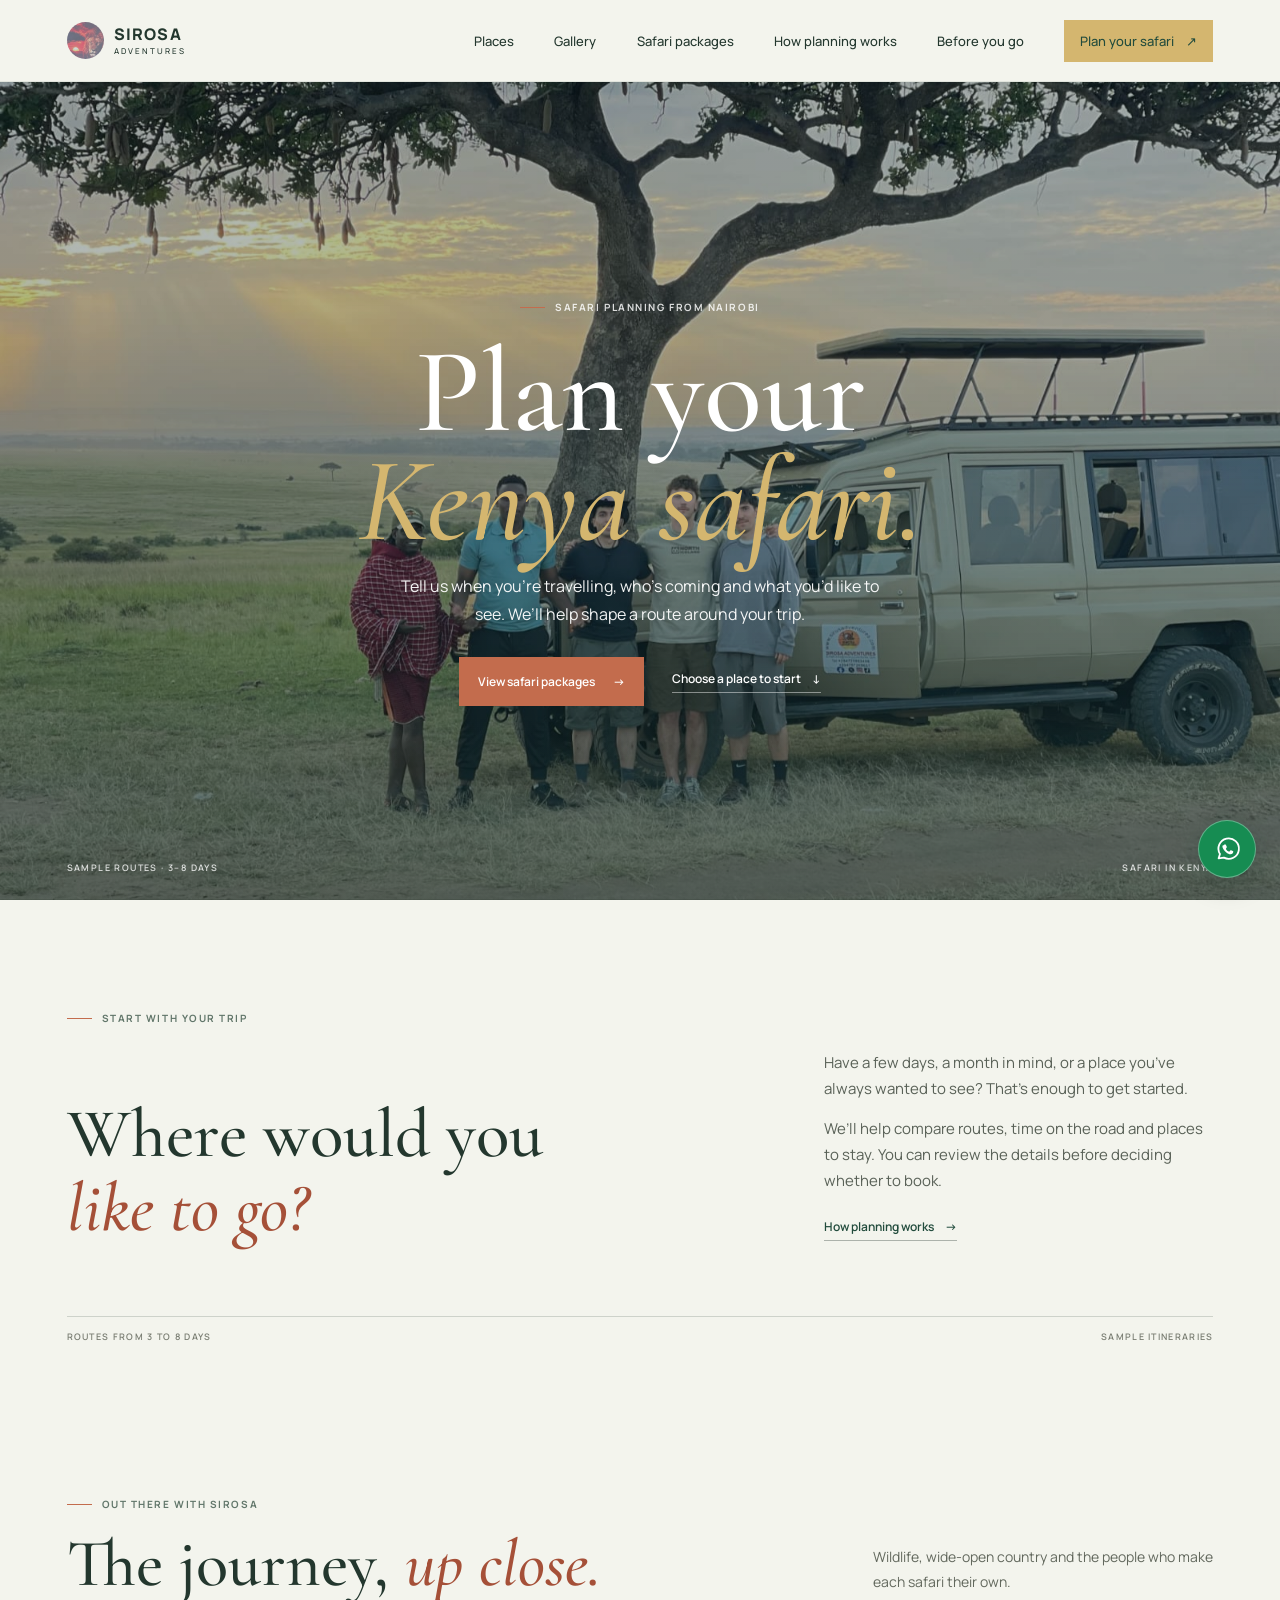
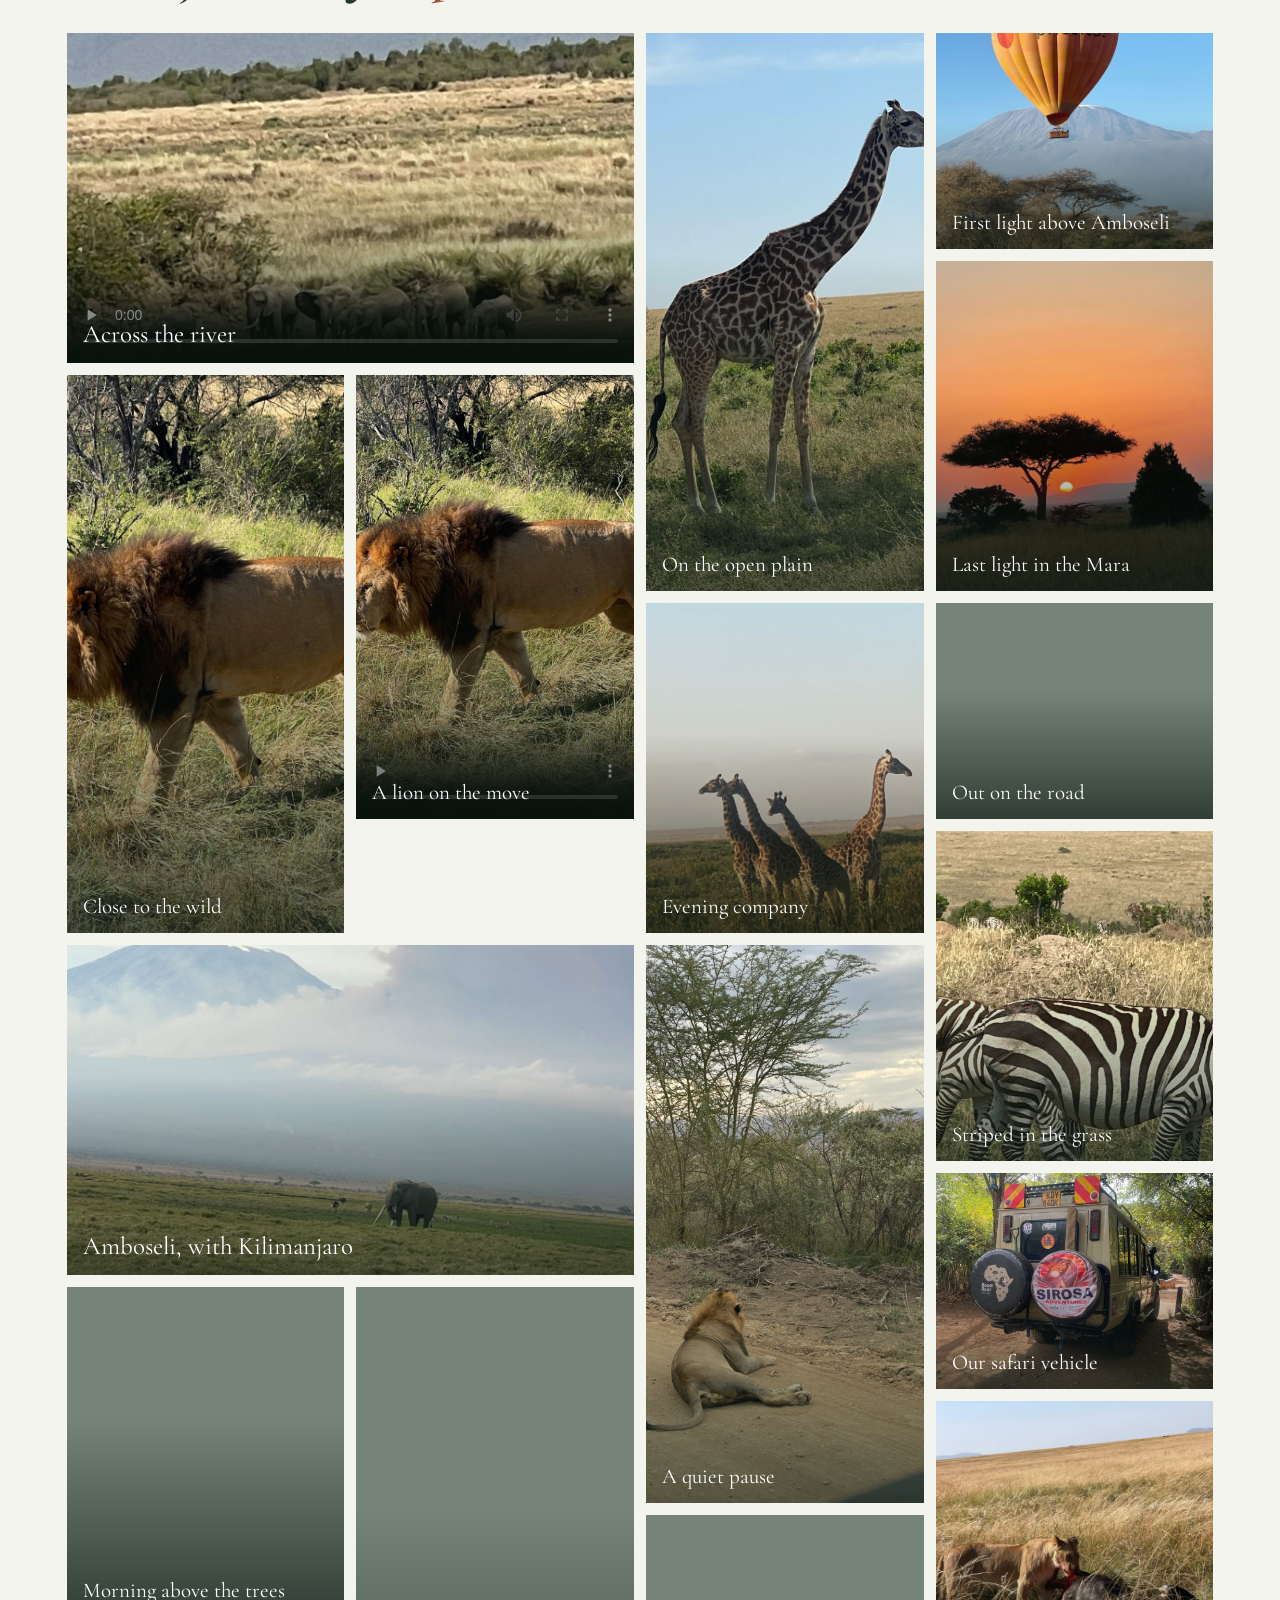
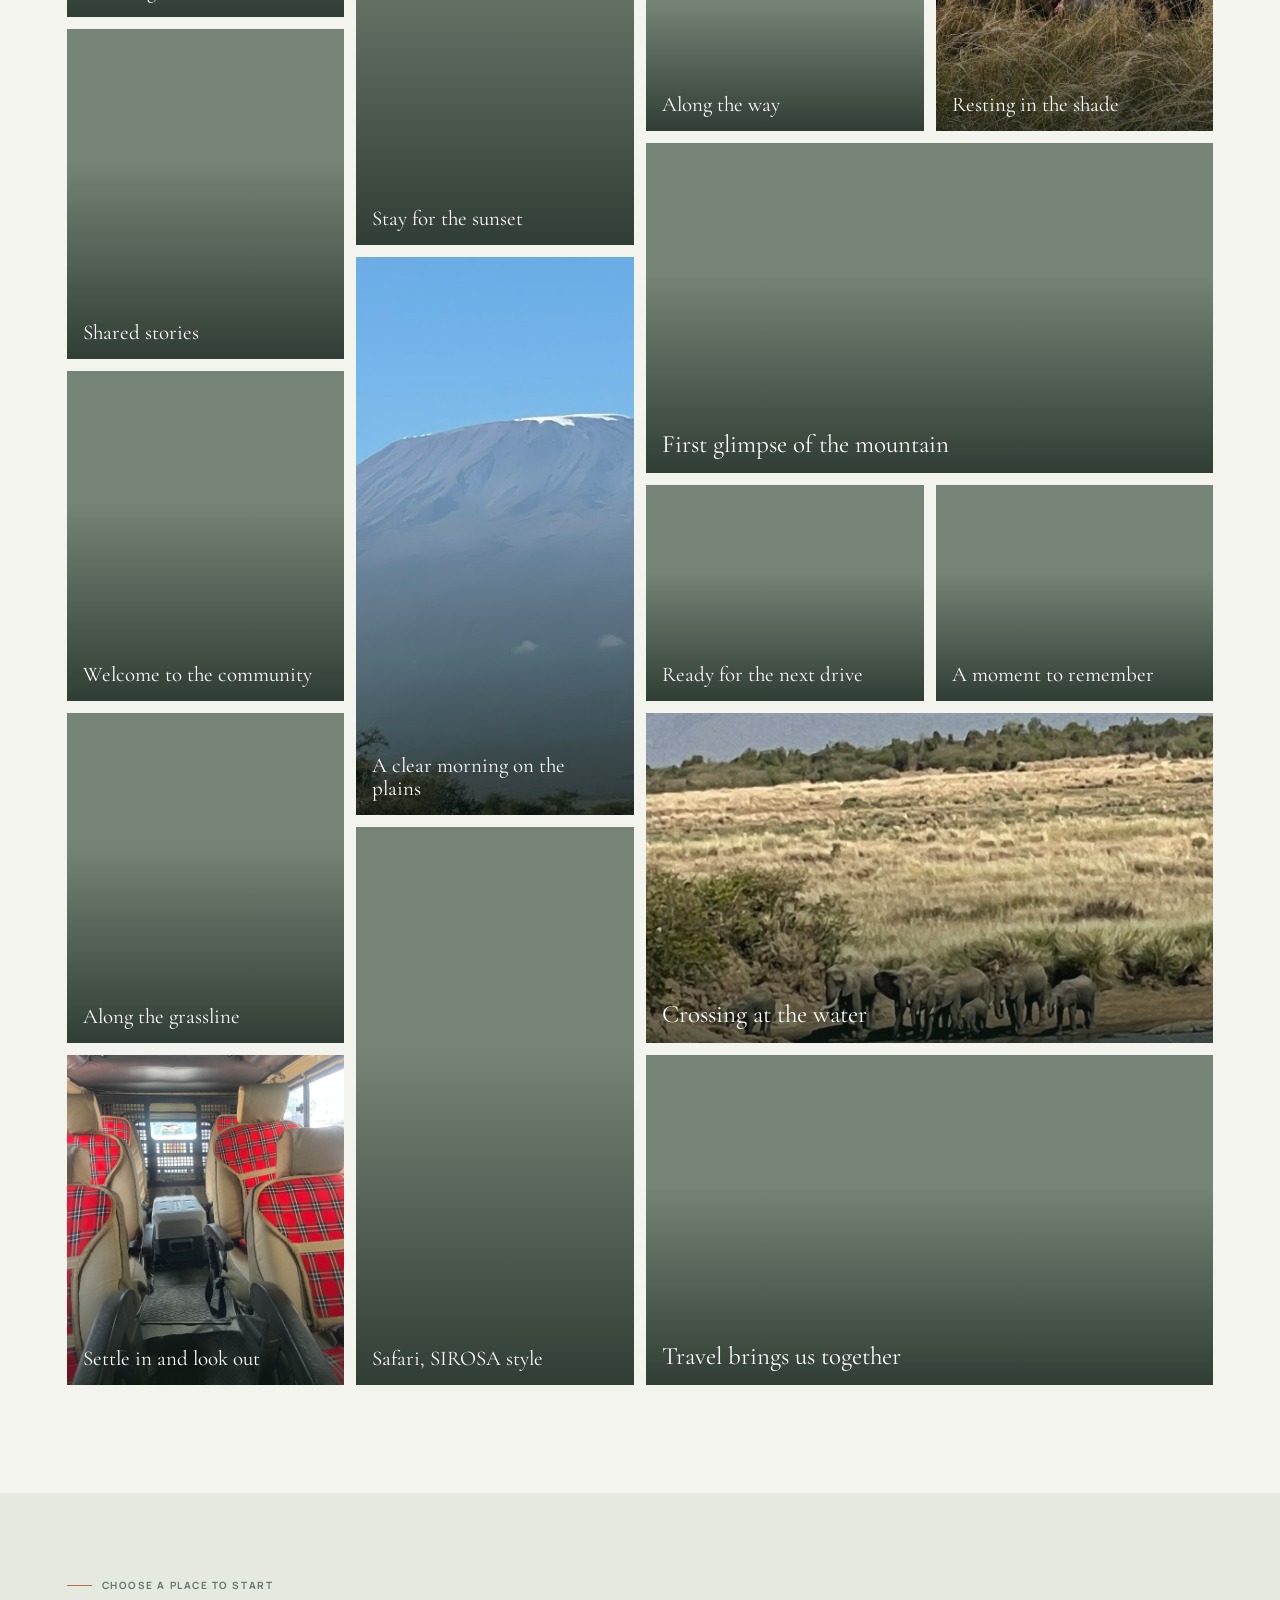
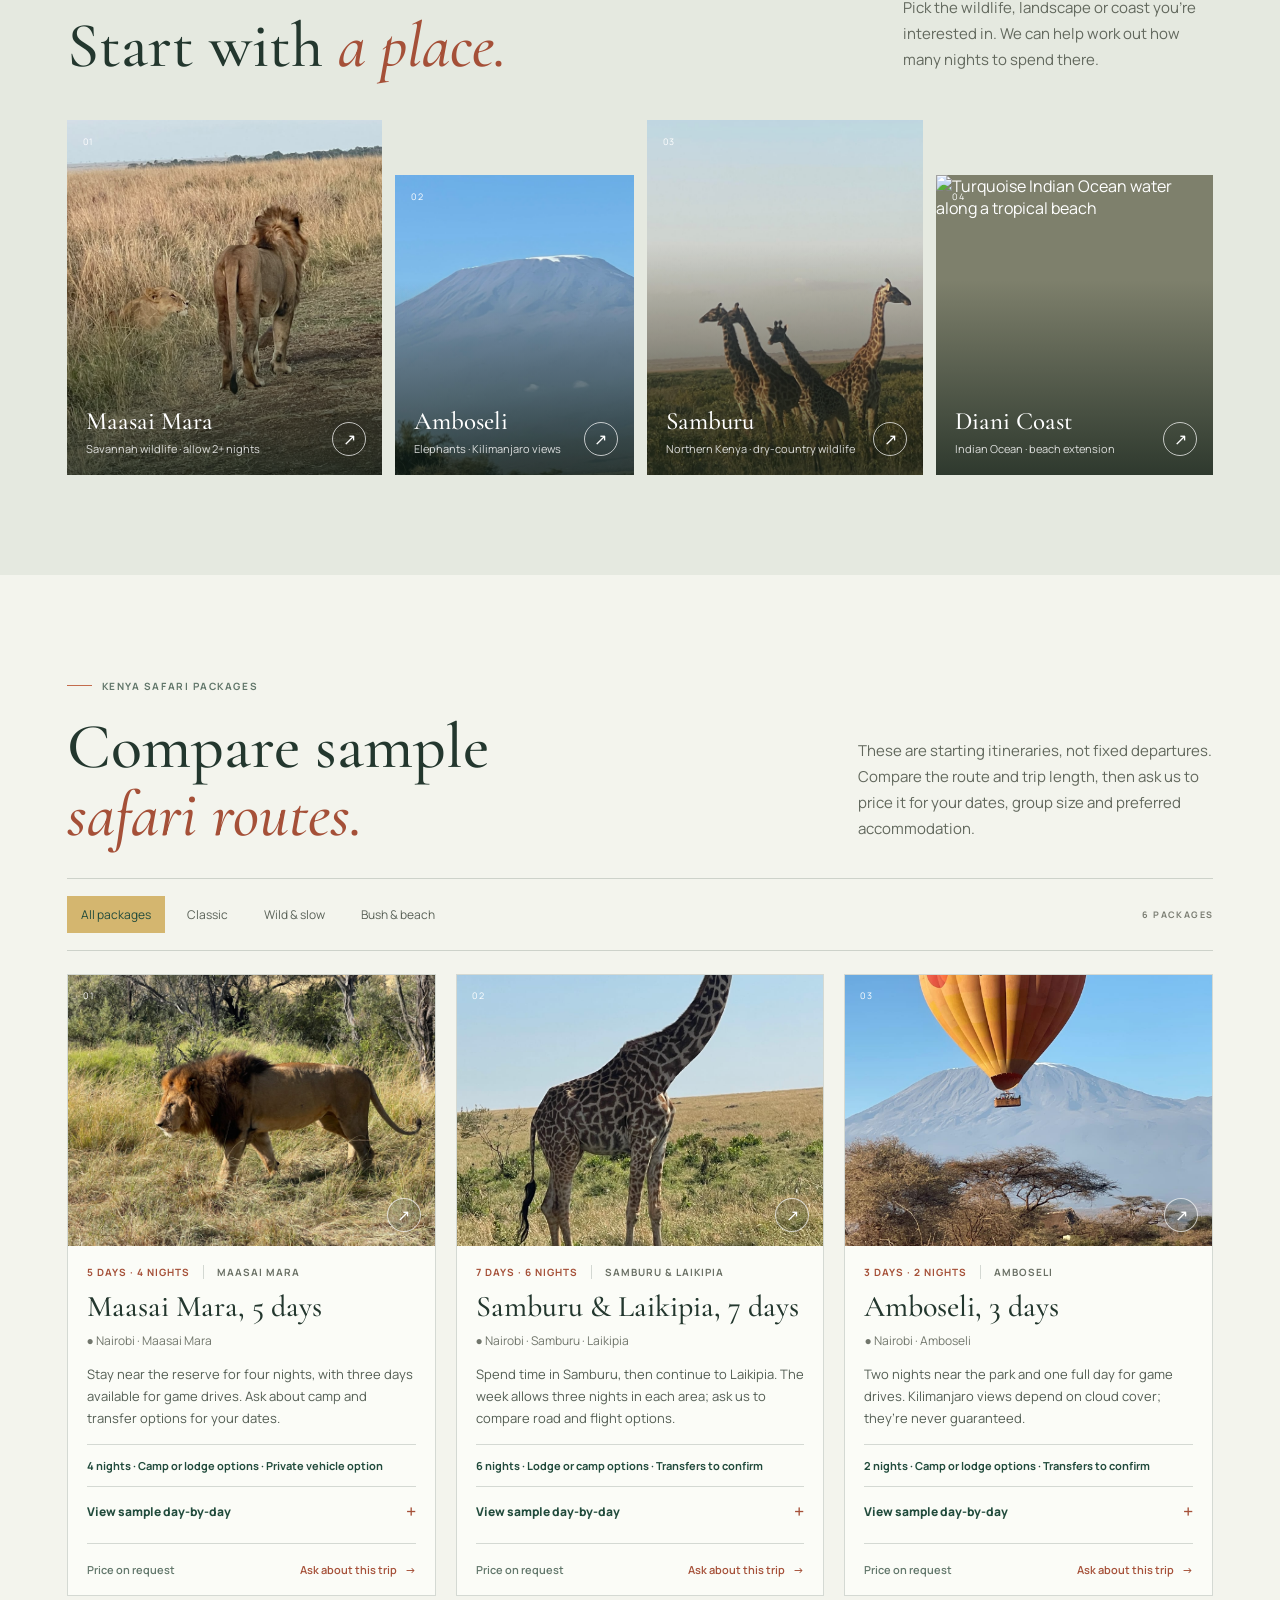
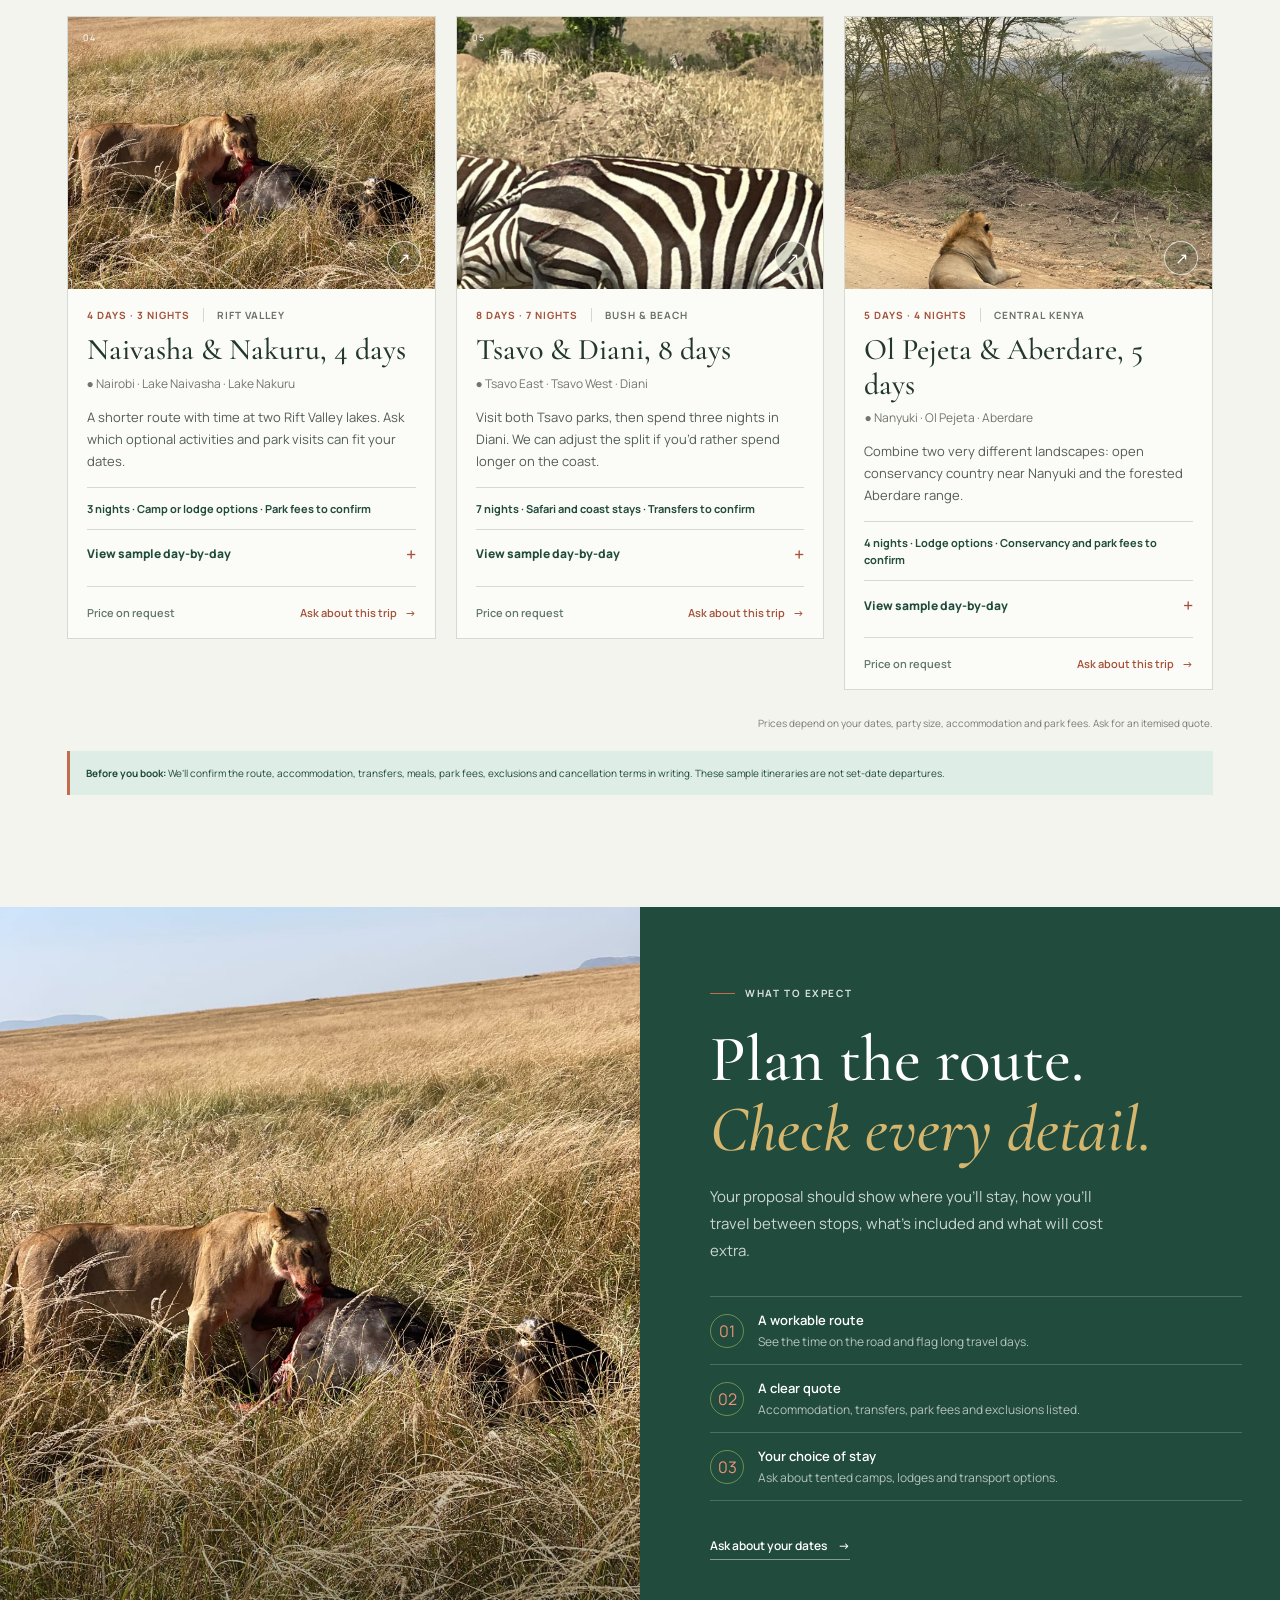
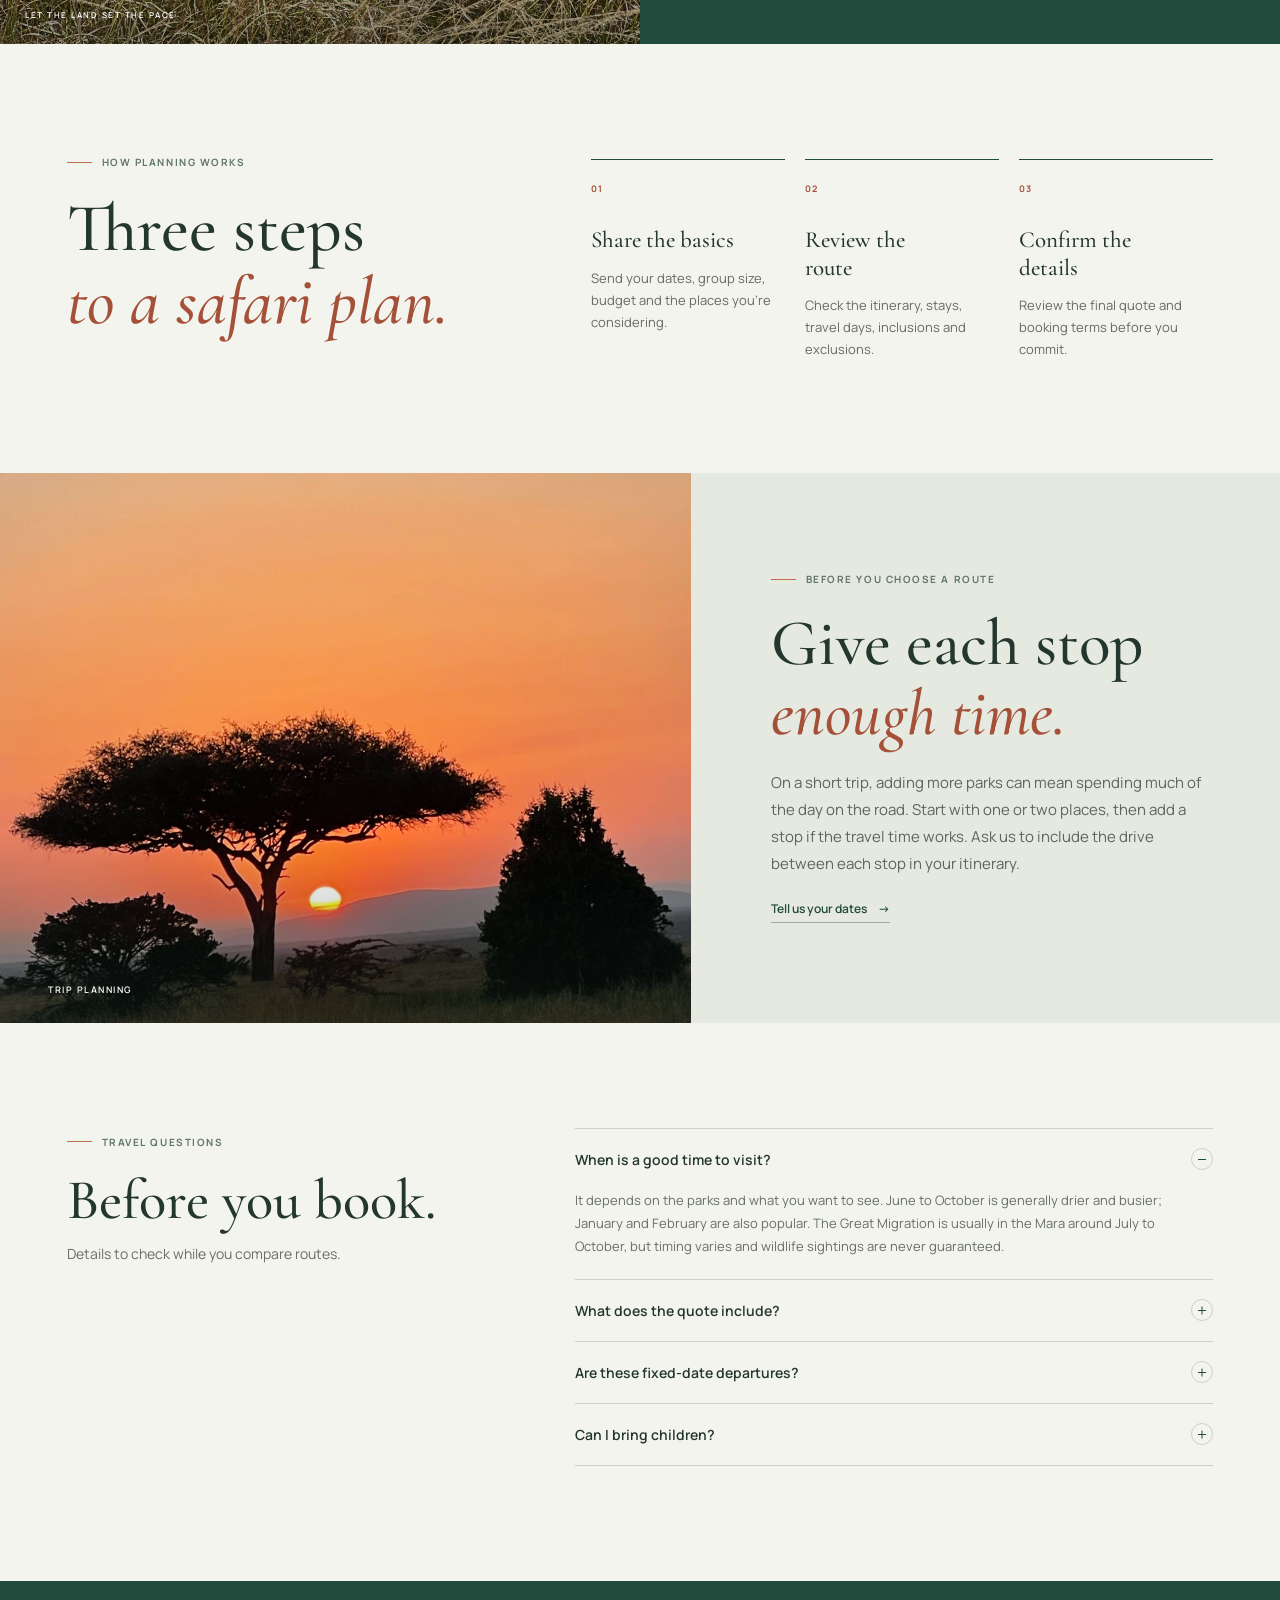
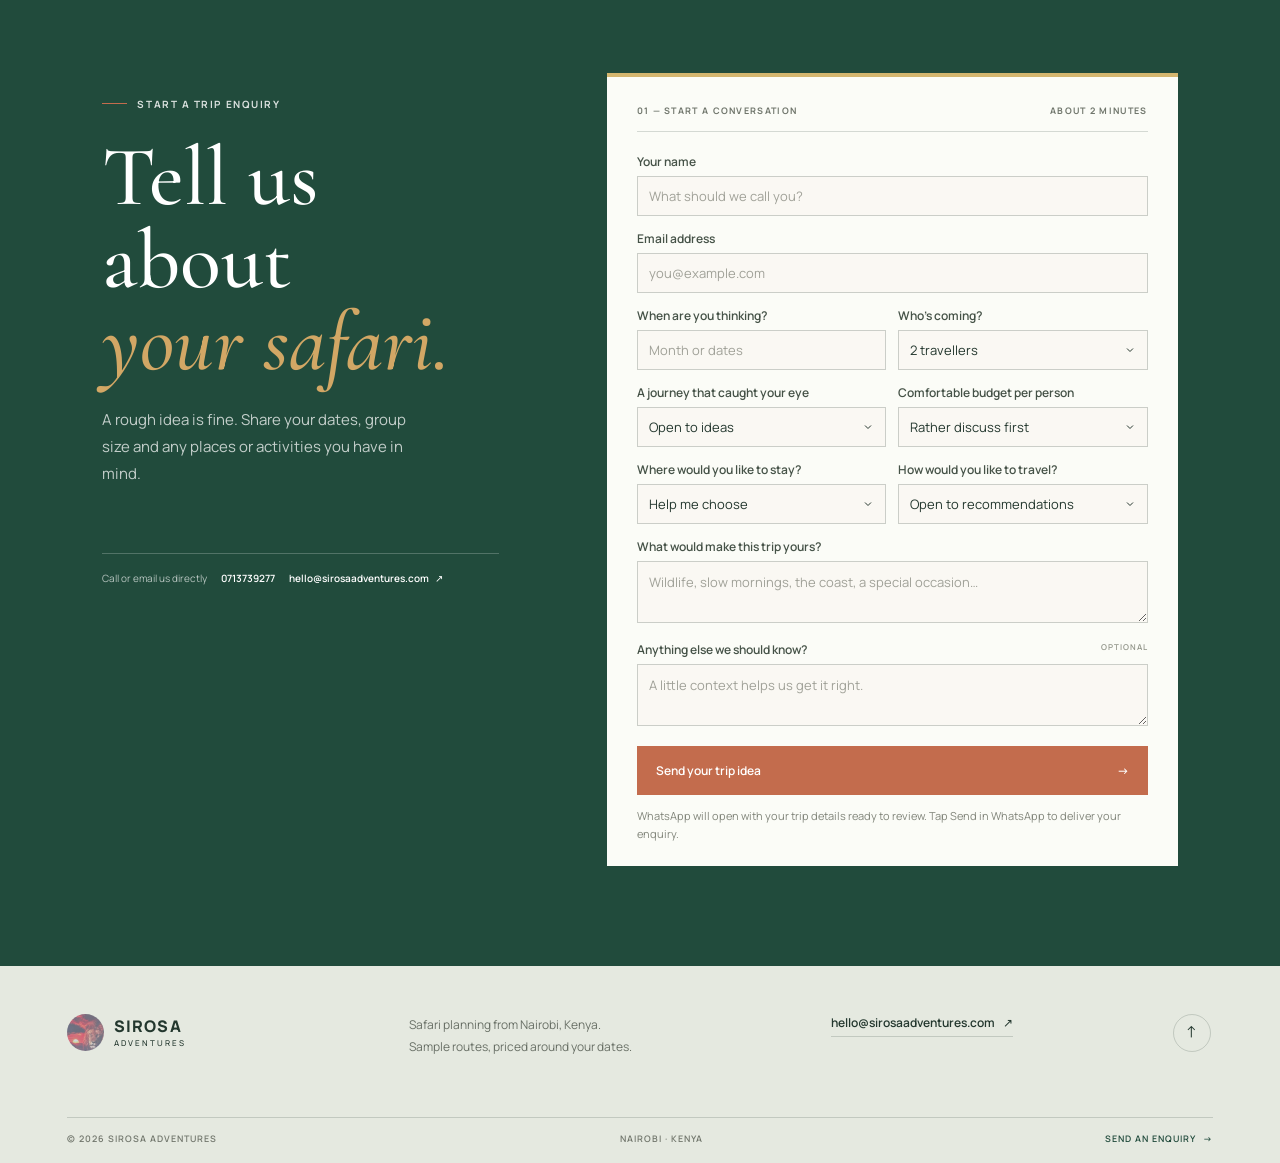
==== commit 13deb98b: "changes" ====
--- a/index.html
+++ b/index.html
@@ -16,17 +16,17 @@
   </head>
   <body>
     <header class="site-header">
-      <a class="wordmark" href="#home" aria-label="SIROSA Adventures home"><span class="brand-mark" aria-hidden="true">S</span><span class="brand-name">SIROSA<span>ADVENTURES</span></span></a>
+      <a class="wordmark" href="#home" aria-label="SIROSA Adventures home"><img class="brand-mark brand-mark-image" src="images/sirosa-emblem.png" alt=""><span class="brand-name">SIROSA<span>ADVENTURES</span></span></a>
       <button class="menu-toggle icon-button" type="button" aria-label="Open menu" aria-expanded="false"><span aria-hidden="true">&#9776;</span></button>
       <nav class="main-nav" aria-label="Main navigation">
-        <a href="#places">Places</a><a href="#journeys">Safari packages</a><a href="#approach">How planning works</a><a href="#journal">Before you go</a>
+        <a href="#places">Places</a><a href="#gallery">Gallery</a><a href="#journeys">Safari packages</a><a href="#approach">How planning works</a><a href="#journal">Before you go</a>
         <a class="nav-cta" href="#plan">Plan your safari <span aria-hidden="true">&#8599;</span></a>
       </nav>
     </header>
 
     <main>
       <section class="hero" id="home" aria-labelledby="hero-title">
-        <img class="hero-image" src="https://images.unsplash.com/photo-1516426122078-c23e76319801?auto=format&amp;fit=crop&amp;w=2400&amp;q=85" alt="Safari vehicle travelling across an open savannah at sunset" fetchpriority="high">
+        <img class="hero-image" src="images/img25.jpeg" alt="SIROSA guests with their safari vehicle beneath an acacia tree in the savannah" fetchpriority="high">
         <div class="hero-shade"></div>
         <div class="hero-copy"><div class="eyebrow light"><span class="eyebrow-line"></span> SAFARI PLANNING FROM NAIROBI</div>
           <h1 id="hero-title">Plan your<br><em>Kenya safari.</em></h1>
@@ -44,12 +44,45 @@
         <div class="intro-rule"><span>ROUTES FROM 3 TO 8 DAYS</span><span>SAMPLE ITINERARIES</span></div>
       </section>
 
+      <section class="gallery-section section-wrap" id="gallery" aria-labelledby="gallery-title">
+        <div class="gallery-heading"><div><div class="eyebrow"><span class="eyebrow-line"></span> OUT THERE WITH SIROSA</div><h2 id="gallery-title">The journey, <em>up close.</em></h2></div><p>Wildlife, wide-open country and the people who make each safari their own.</p></div>
+        <div class="gallery-grid">
+          <figure class="gallery-item gallery-item--wide gallery-item--video"><video src="videos/vid2.mp4" poster="images/WhatsApp%20Image%202026-10-12%20at%2009.02.11.jpeg" controls preload="none" playsinline aria-label="Wildebeest crossing a river on safari"></video><figcaption>Across the river</figcaption></figure>
+          <figure class="gallery-item gallery-item--tall"><img src="images/img10.jpeg" alt="Giraffe in open savannah grassland" loading="lazy" decoding="async"><figcaption>On the open plain</figcaption></figure>
+          <figure class="gallery-item gallery-item--short"><img src="images/img12.jpeg" alt="Hot-air balloon above the savannah with Mount Kilimanjaro beyond" loading="lazy" decoding="async"><figcaption>First light above Amboseli</figcaption></figure>
+          <figure class="gallery-item"><img src="images/img17.jpeg" alt="Acacia trees silhouetted against an orange African sunset" loading="lazy" decoding="async"><figcaption>Last light in the Mara</figcaption></figure>
+          <figure class="gallery-item gallery-item--tall"><img src="images/img24.jpeg" alt="Male lion walking through the grass" loading="lazy" decoding="async"><figcaption>Close to the wild</figcaption></figure>
+          <figure class="gallery-item gallery-item--portrait gallery-item--video"><video src="videos/vid1.mp4" poster="images/img24.jpeg" controls preload="none" playsinline aria-label="Lion moving through tall grass"></video><figcaption>A lion on the move</figcaption></figure>
+          <figure class="gallery-item"><img src="images/img11.jpeg" alt="Giraffes gathering in the warm evening light" loading="lazy" decoding="async"><figcaption>Evening company</figcaption></figure>
+          <figure class="gallery-item gallery-item--short"><img src="images/img14.jpeg" alt="Safari guests beside their tour vehicle" loading="lazy" decoding="async"><figcaption>Out on the road</figcaption></figure>
+          <figure class="gallery-item gallery-item--wide"><img src="images/img7.jpeg" alt="Elephant on the Amboseli plains beneath Mount Kilimanjaro" loading="lazy" decoding="async"><figcaption>Amboseli, with Kilimanjaro</figcaption></figure>
+          <figure class="gallery-item"><img src="images/img5.jpeg" alt="Zebra grazing in the savannah" loading="lazy" decoding="async"><figcaption>Striped in the grass</figcaption></figure>
+          <figure class="gallery-item gallery-item--tall"><img src="images/img6.jpeg" alt="Cheetah resting beneath a tree" loading="lazy" decoding="async"><figcaption>A quiet pause</figcaption></figure>
+          <figure class="gallery-item gallery-item--short"><img src="images/img3.jpeg" alt="Rear of a SIROSA-branded safari vehicle on a reserve track" loading="lazy" decoding="async"><figcaption>Our safari vehicle</figcaption></figure>
+          <figure class="gallery-item"><img src="images/img13.jpeg" alt="Safari balloon floating above the trees" loading="lazy" decoding="async"><figcaption>Morning above the trees</figcaption></figure>
+          <figure class="gallery-item gallery-item--tall"><img src="images/img18.jpeg" alt="Safari guest watching the sun set across the savannah" loading="lazy" decoding="async"><figcaption>Stay for the sunset</figcaption></figure>
+          <figure class="gallery-item"><img src="images/img20.jpeg" alt="Lion resting in dry golden grass" loading="lazy" decoding="async"><figcaption>Resting in the shade</figcaption></figure>
+          <figure class="gallery-item gallery-item--short"><img src="images/img21.jpeg" alt="SIROSA guests standing beside their safari vehicle" loading="lazy" decoding="async"><figcaption>Along the way</figcaption></figure>
+          <figure class="gallery-item gallery-item--wide"><img src="images/img8.jpeg" alt="Mount Kilimanjaro rising above the Amboseli landscape" loading="lazy" decoding="async"><figcaption>First glimpse of the mountain</figcaption></figure>
+          <figure class="gallery-item"><img src="images/img22.jpeg" alt="Safari guest with a Maasai guide beside a safari vehicle" loading="lazy" decoding="async"><figcaption>Shared stories</figcaption></figure>
+          <figure class="gallery-item gallery-item--tall"><img src="images/img2.jpeg" alt="Mount Kilimanjaro above the plains" loading="lazy" decoding="async"><figcaption>A clear morning on the plains</figcaption></figure>
+          <figure class="gallery-item"><img src="images/img23.jpeg" alt="Guests meeting Maasai hosts at a safari lodge" loading="lazy" decoding="async"><figcaption>Welcome to the community</figcaption></figure>
+          <figure class="gallery-item gallery-item--short"><img src="images/img9.jpeg" alt="SIROSA safari vehicle ready for a game drive" loading="lazy" decoding="async"><figcaption>Ready for the next drive</figcaption></figure>
+          <figure class="gallery-item gallery-item--wide"><img src="images/WhatsApp%20Image%202026-10-12%20at%2009.02.11.jpeg" alt="Elephants crossing shallow water" loading="lazy" decoding="async"><figcaption>Crossing at the water</figcaption></figure>
+          <figure class="gallery-item"><img src="images/img4.jpeg" alt="Lion moving through sunlit grass" loading="lazy" decoding="async"><figcaption>Along the grassline</figcaption></figure>
+          <figure class="gallery-item gallery-item--tall"><img src="images/img15.jpeg" alt="SIROSA safari vehicle parked on a sunny day" loading="lazy" decoding="async"><figcaption>Safari, SIROSA style</figcaption></figure>
+          <figure class="gallery-item"><img src="images/img16.jpeg" alt="Interior of a safari vehicle, set up for guests" loading="lazy" decoding="async"><figcaption>Settle in and look out</figcaption></figure>
+          <figure class="gallery-item gallery-item--short"><img src="images/img19.jpeg" alt="Safari guests at a stop on their journey" loading="lazy" decoding="async"><figcaption>A moment to remember</figcaption></figure>
+          <figure class="gallery-item gallery-item--wide"><img src="images/img26.jpeg" alt="Safari group sharing a moment with Maasai hosts" loading="lazy" decoding="async"><figcaption>Travel brings us together</figcaption></figure>
+        </div>
+      </section>
+
       <section class="places-section" id="places" aria-labelledby="places-title"><div class="section-wrap">
         <div class="section-heading"><div><div class="eyebrow"><span class="eyebrow-line"></span> CHOOSE A PLACE TO START</div><h2 id="places-title">Start with <em>a place.</em></h2></div><p>Pick the wildlife, landscape or coast you’re interested in. We can help work out how many nights to spend there.</p></div>
         <div class="destination-grid">
-          <a class="destination destination-1" href="places/maasai-mara.html"><img src="https://images.unsplash.com/photo-1516426122078-c23e76319801?auto=format&amp;fit=crop&amp;w=900&amp;q=85" alt="Safari vehicle travelling across an open savannah" loading="lazy"><span class="destination-number">01</span><span class="destination-label"><span><strong>Maasai Mara</strong><small>Savannah wildlife · allow 2+ nights</small></span><span class="round-arrow" aria-hidden="true">&#8599;</span></span></a>
-          <a class="destination destination-2" href="places/amboseli.html"><img src="https://images.unsplash.com/photo-1516026672322-bc52d61a55d5?auto=format&amp;fit=crop&amp;w=900&amp;q=85" alt="Wild elephants moving through the grasslands" loading="lazy"><span class="destination-number">02</span><span class="destination-label"><span><strong>Amboseli</strong><small>Elephants · Kilimanjaro views</small></span><span class="round-arrow" aria-hidden="true">&#8599;</span></span></a>
-          <a class="destination destination-3" href="places/samburu.html"><img src="https://images.unsplash.com/photo-1535338454770-8be927b5a00b?auto=format&amp;fit=crop&amp;w=900&amp;q=85" alt="Giraffes silhouetted against an open landscape" loading="lazy"><span class="destination-number">03</span><span class="destination-label"><span><strong>Samburu</strong><small>Northern Kenya · dry-country wildlife</small></span><span class="round-arrow" aria-hidden="true">&#8599;</span></span></a>
+          <a class="destination destination-1" href="places/maasai-mara.html"><img src="images/img4.jpeg" alt="Lion walking through Maasai Mara grassland" loading="lazy"><span class="destination-number">01</span><span class="destination-label"><span><strong>Maasai Mara</strong><small>Savannah wildlife · allow 2+ nights</small></span><span class="round-arrow" aria-hidden="true">&#8599;</span></span></a>
+          <a class="destination destination-2" href="places/amboseli.html"><img src="images/img2.jpeg" alt="Mount Kilimanjaro rising above the Amboseli plains" loading="lazy"><span class="destination-number">02</span><span class="destination-label"><span><strong>Amboseli</strong><small>Elephants · Kilimanjaro views</small></span><span class="round-arrow" aria-hidden="true">&#8599;</span></span></a>
+          <a class="destination destination-3" href="places/samburu.html"><img src="images/img11.jpeg" alt="Giraffes in the warm light over northern Kenya" loading="lazy"><span class="destination-number">03</span><span class="destination-label"><span><strong>Samburu</strong><small>Northern Kenya · dry-country wildlife</small></span><span class="round-arrow" aria-hidden="true">&#8599;</span></span></a>
           <a class="destination destination-4" href="places/diani-coast.html"><img src="https://images.unsplash.com/photo-1510414842594-a61c69b5ae57?auto=format&amp;fit=crop&amp;w=900&amp;q=85" alt="Turquoise Indian Ocean water along a tropical beach" loading="lazy"><span class="destination-number">04</span><span class="destination-label"><span><strong>Diani Coast</strong><small>Indian Ocean · beach extension</small></span><span class="round-arrow" aria-hidden="true">&#8599;</span></span></a>
         </div>
       </div></section>
@@ -59,37 +92,37 @@
         <div class="filter-row" role="group" aria-label="Filter safari packages by style"><button type="button" class="filter-button active" aria-pressed="true" data-filter="All journeys">All packages</button><button type="button" class="filter-button" aria-pressed="false" data-filter="Classic">Classic</button><button type="button" class="filter-button" aria-pressed="false" data-filter="Wild &amp; slow">Wild &amp; slow</button><button type="button" class="filter-button" aria-pressed="false" data-filter="Bush &amp; beach">Bush &amp; beach</button><span class="filter-count">6 PACKAGES</span></div>
         <div class="journey-grid" aria-live="polite">
           <article class="journey-card" data-style="Wild &amp; slow">
-            <button class="journey-image-button" type="button" data-journey="mara-trails" aria-label="Plan Maasai Mara, 5 days"><img src="https://images.unsplash.com/photo-1516426122078-c23e76319801?auto=format&amp;fit=crop&amp;w=1000&amp;q=85" alt="Safari vehicle travelling across an open savannah" loading="lazy"><span class="journey-index">01</span><span class="image-arrow" aria-hidden="true">&#8599;</span></button>
+            <button class="journey-image-button" type="button" data-journey="mara-trails" aria-label="Plan Maasai Mara, 5 days"><img src="images/img24.jpeg" alt="Male lion walking through grass in the Maasai Mara" loading="lazy"><span class="journey-index">01</span><span class="image-arrow" aria-hidden="true">&#8599;</span></button>
             <div class="journey-meta"><span>5 days · 4 nights</span><span>Maasai Mara</span></div><h3>Maasai Mara, 5 days</h3><p class="journey-places">&#9679; Nairobi · Maasai Mara</p><p class="journey-detail">Stay near the reserve for four nights, with three days available for game drives. Ask about camp and transfer options for your dates.</p><div class="journey-includes">4 nights · Camp or lodge options · Private vehicle option</div>
             <details class="itinerary-details"><summary>View sample day-by-day</summary><ol><li><strong>Day 1</strong> — Travel from Nairobi to the Mara; arrive and settle into camp.</li><li><strong>Days 2–4</strong> — Three full days for unhurried game drives, with breaks back at camp.</li><li><strong>Day 5</strong> — One last morning in the reserve, then return to Nairobi.</li></ol></details>
             <div class="journey-foot"><span>Price on request</span><button type="button" data-journey="mara-trails">Ask about this trip <span aria-hidden="true">&#8594;</span></button></div>
           </article>
           <article class="journey-card" data-style="Classic">
-            <button class="journey-image-button" type="button" data-journey="wild-north" aria-label="Plan Samburu and Laikipia, 7 days"><img src="https://images.unsplash.com/photo-1535338454770-8be927b5a00b?auto=format&amp;fit=crop&amp;w=1000&amp;q=85" alt="Giraffes in a northern Kenya landscape" loading="lazy"><span class="journey-index">02</span><span class="image-arrow" aria-hidden="true">&#8599;</span></button>
+            <button class="journey-image-button" type="button" data-journey="wild-north" aria-label="Plan Samburu and Laikipia, 7 days"><img src="images/img10.jpeg" alt="Giraffe in the dry northern Kenya grasslands" loading="lazy"><span class="journey-index">02</span><span class="image-arrow" aria-hidden="true">&#8599;</span></button>
             <div class="journey-meta"><span>7 days · 6 nights</span><span>Samburu &amp; Laikipia</span></div><h3>Samburu &amp; Laikipia, 7 days</h3><p class="journey-places">&#9679; Nairobi · Samburu · Laikipia</p><p class="journey-detail">Spend time in Samburu, then continue to Laikipia. The week allows three nights in each area; ask us to compare road and flight options.</p><div class="journey-includes">6 nights · Lodge or camp options · Transfers to confirm</div>
             <details class="itinerary-details"><summary>View sample day-by-day</summary><ol><li><strong>Day 1</strong> — Leave Nairobi for Samburu and settle in near the reserve.</li><li><strong>Days 2–3</strong> — Explore Samburu’s river country with morning and afternoon drives.</li><li><strong>Days 4–6</strong> — Continue to Laikipia for three nights in a conservancy setting.</li><li><strong>Day 7</strong> — Return to Nairobi by road or discuss a flight connection.</li></ol></details>
             <div class="journey-foot"><span>Price on request</span><button type="button" data-journey="wild-north">Ask about this trip <span aria-hidden="true">&#8594;</span></button></div>
           </article>
           <article class="journey-card" data-style="Classic">
-            <button class="journey-image-button" type="button" data-journey="amboseli-skyline" aria-label="Plan Amboseli, 3 days"><img src="https://images.unsplash.com/photo-1516026672322-bc52d61a55d5?auto=format&amp;fit=crop&amp;w=1000&amp;q=85" alt="Elephants in Amboseli beneath Mount Kilimanjaro" loading="lazy"><span class="journey-index">03</span><span class="image-arrow" aria-hidden="true">&#8599;</span></button>
+            <button class="journey-image-button" type="button" data-journey="amboseli-skyline" aria-label="Plan Amboseli, 3 days"><img src="images/img12.jpeg" alt="Hot-air balloon above the Amboseli savannah at sunrise" loading="lazy"><span class="journey-index">03</span><span class="image-arrow" aria-hidden="true">&#8599;</span></button>
             <div class="journey-meta"><span>3 days · 2 nights</span><span>Amboseli</span></div><h3>Amboseli, 3 days</h3><p class="journey-places">&#9679; Nairobi · Amboseli</p><p class="journey-detail">Two nights near the park and one full day for game drives. Kilimanjaro views depend on cloud cover; they’re never guaranteed.</p><div class="journey-includes">2 nights · Camp or lodge options · Transfers to confirm</div>
             <details class="itinerary-details"><summary>View sample day-by-day</summary><ol><li><strong>Day 1</strong> — Leave Nairobi for Amboseli and arrive in time to settle into camp or lodge.</li><li><strong>Day 2</strong> — Explore the park with morning and afternoon wildlife-viewing opportunities.</li><li><strong>Day 3</strong> — Enjoy an early start, then return to Nairobi.</li></ol></details>
             <div class="journey-foot"><span>Price on request</span><button type="button" data-journey="amboseli-skyline">Ask about this trip <span aria-hidden="true">&#8594;</span></button></div>
           </article>
           <article class="journey-card" data-style="Classic">
-            <button class="journey-image-button" type="button" data-journey="rift-lakes" aria-label="Plan Naivasha and Nakuru, 4 days"><img src="https://images.unsplash.com/photo-1535338454770-8be927b5a00b?auto=format&amp;fit=crop&amp;w=1000&amp;q=85" alt="A quiet landscape near the Great Rift Valley lakes" loading="lazy"><span class="journey-index">04</span><span class="image-arrow" aria-hidden="true">&#8599;</span></button>
+            <button class="journey-image-button" type="button" data-journey="rift-lakes" aria-label="Plan Naivasha and Nakuru, 4 days"><img src="images/img20.jpeg" alt="Lion resting in long grass in a Kenyan wildlife reserve" loading="lazy"><span class="journey-index">04</span><span class="image-arrow" aria-hidden="true">&#8599;</span></button>
             <div class="journey-meta"><span>4 days · 3 nights</span><span>Rift Valley</span></div><h3>Naivasha &amp; Nakuru, 4 days</h3><p class="journey-places">&#9679; Nairobi · Lake Naivasha · Lake Nakuru</p><p class="journey-detail">A shorter route with time at two Rift Valley lakes. Ask which optional activities and park visits can fit your dates.</p><div class="journey-includes">3 nights · Camp or lodge options · Park fees to confirm</div>
             <details class="itinerary-details"><summary>View sample day-by-day</summary><ol><li><strong>Day 1</strong> — Travel from Nairobi to Lake Naivasha and settle in.</li><li><strong>Day 2</strong> — Spend the day around Naivasha; ask about available lake or Hell’s Gate activities.</li><li><strong>Day 3</strong> — Continue to Nakuru; visit the park if timing and fees allow.</li><li><strong>Day 4</strong> — Return to Nairobi.</li></ol></details>
             <div class="journey-foot"><span>Price on request</span><button type="button" data-journey="rift-lakes">Ask about this trip <span aria-hidden="true">&#8594;</span></button></div>
           </article>
           <article class="journey-card" data-style="Bush &amp; beach">
-            <button class="journey-image-button" type="button" data-journey="tsavo-tides" aria-label="Plan Tsavo and Diani, 8 days"><img src="https://images.unsplash.com/photo-1510414842594-a61c69b5ae57?auto=format&amp;fit=crop&amp;w=1000&amp;q=85" alt="The Indian Ocean at Diani Beach" loading="lazy"><span class="journey-index">05</span><span class="image-arrow" aria-hidden="true">&#8599;</span></button>
+            <button class="journey-image-button" type="button" data-journey="tsavo-tides" aria-label="Plan Tsavo and Diani, 8 days"><img src="images/img5.jpeg" alt="Zebra grazing in the Kenyan savannah" loading="lazy"><span class="journey-index">05</span><span class="image-arrow" aria-hidden="true">&#8599;</span></button>
             <div class="journey-meta"><span>8 days · 7 nights</span><span>Bush &amp; beach</span></div><h3>Tsavo &amp; Diani, 8 days</h3><p class="journey-places">&#9679; Tsavo East · Tsavo West · Diani</p><p class="journey-detail">Visit both Tsavo parks, then spend three nights in Diani. We can adjust the split if you’d rather spend longer on the coast.</p><div class="journey-includes">7 nights · Safari and coast stays · Transfers to confirm</div>
             <details class="itinerary-details"><summary>View sample day-by-day</summary><ol><li><strong>Day 1</strong> — Depart Nairobi for Tsavo East; settle in near the reserve.</li><li><strong>Day 2</strong> — Spend the day exploring Tsavo East with your guide.</li><li><strong>Days 3–4</strong> — Continue to Tsavo West for two nights among volcanic hills and springs.</li><li><strong>Days 5–7</strong> — Transfer to Diani for three nights by the ocean; beach time is yours to shape.</li><li><strong>Day 8</strong> — Depart from the coast, or add extra nights.</li></ol></details>
             <div class="journey-foot"><span>Price on request</span><button type="button" data-journey="tsavo-tides">Ask about this trip <span aria-hidden="true">&#8594;</span></button></div>
           </article>
           <article class="journey-card" data-style="Classic">
-            <button class="journey-image-button" type="button" data-journey="ol-pejeta" aria-label="Plan Ol Pejeta and Aberdare, 5 days"><img src="https://images.unsplash.com/photo-1535338454770-8be927b5a00b?auto=format&amp;fit=crop&amp;w=1000&amp;q=85" alt="Wildlife reserve landscape in central Kenya" loading="lazy"><span class="journey-index">06</span><span class="image-arrow" aria-hidden="true">&#8599;</span></button>
+            <button class="journey-image-button" type="button" data-journey="ol-pejeta" aria-label="Plan Ol Pejeta and Aberdare, 5 days"><img src="images/img6.jpeg" alt="Cheetah resting beneath a tree in a central Kenya reserve" loading="lazy"><span class="journey-index">06</span><span class="image-arrow" aria-hidden="true">&#8599;</span></button>
             <div class="journey-meta"><span>5 days · 4 nights</span><span>Central Kenya</span></div><h3>Ol Pejeta &amp; Aberdare, 5 days</h3><p class="journey-places">&#9679; Nanyuki · Ol Pejeta · Aberdare</p><p class="journey-detail">Combine two very different landscapes: open conservancy country near Nanyuki and the forested Aberdare range.</p><div class="journey-includes">4 nights · Lodge options · Conservancy and park fees to confirm</div>
             <details class="itinerary-details"><summary>View sample day-by-day</summary><ol><li><strong>Day 1</strong> — Travel from Nairobi to Nanyuki and settle in.</li><li><strong>Day 2</strong> — Visit Ol Pejeta; confirm activities and conservancy fees when planning.</li><li><strong>Day 3</strong> — Transfer to the Aberdare area and check in to your chosen lodge.</li><li><strong>Day 4</strong> — Spend the day at the lodge or explore activities available nearby.</li><li><strong>Day 5</strong> — Return to Nairobi.</li></ol></details>
             <div class="journey-foot"><span>Price on request</span><button type="button" data-journey="ol-pejeta">Ask about this trip <span aria-hidden="true">&#8594;</span></button></div>
@@ -100,13 +133,13 @@
       </section>
 
       <section class="approach-section" id="approach" aria-labelledby="approach-title">
-        <div class="approach-image-wrap"><img src="https://images.unsplash.com/photo-1549366021-9f761d450615?auto=format&amp;fit=crop&amp;w=1200&amp;q=85" alt="A lion resting in the soft light of the savannah" loading="lazy"><span class="photo-note">LET THE LAND SET THE PACE</span></div>
+        <div class="approach-image-wrap"><img src="images/img20.jpeg" alt="Lion resting in the soft light of the savannah" loading="lazy"><span class="photo-note">LET THE LAND SET THE PACE</span></div>
         <div class="approach-copy"><div class="eyebrow light"><span class="eyebrow-line"></span> WHAT TO EXPECT</div><h2 id="approach-title">Plan the route.<br><em>Check every detail.</em></h2><p class="approach-lead">Your proposal should show where you’ll stay, how you’ll travel between stops, what’s included and what will cost extra.</p><div class="approach-points"><div><span class="approach-icon" aria-hidden="true">01</span><p><strong>A workable route</strong><small>See the time on the road and flag long travel days.</small></p></div><div><span class="approach-icon" aria-hidden="true">02</span><p><strong>A clear quote</strong><small>Accommodation, transfers, park fees and exclusions listed.</small></p></div><div><span class="approach-icon" aria-hidden="true">03</span><p><strong>Your choice of stay</strong><small>Ask about tented camps, lodges and transport options.</small></p></div></div><a class="text-link light-link" href="#plan">Ask about your dates <span aria-hidden="true">&#8594;</span></a></div>
       </section>
 
       <section class="process-section section-wrap" aria-labelledby="process-title"><div class="process-title"><div class="eyebrow"><span class="eyebrow-line"></span> HOW PLANNING WORKS</div><h2 id="process-title">Three steps<br><em>to a safari plan.</em></h2></div><div class="process-steps"><article><span>01</span><h3>Share the basics</h3><p>Send your dates, group size, budget and the places you’re considering.</p></article><article><span>02</span><h3>Review the route</h3><p>Check the itinerary, stays, travel days, inclusions and exclusions.</p></article><article><span>03</span><h3>Confirm the details</h3><p>Review the final quote and booking terms before you commit.</p></article></div></section>
 
-      <section class="fieldnotes-section" id="journal"><div class="fieldnotes-image"><img src="https://images.unsplash.com/photo-1472396961693-142e6e269027?auto=format&amp;fit=crop&amp;w=1500&amp;q=85" alt="A quiet woodland path through the African bush" loading="lazy"><span class="fieldnotes-tag">TRIP PLANNING</span></div><div class="fieldnotes-copy"><div class="eyebrow"><span class="eyebrow-line"></span> BEFORE YOU CHOOSE A ROUTE</div><h2>Give each stop<br><em>enough time.</em></h2><p>On a short trip, adding more parks can mean spending much of the day on the road. Start with one or two places, then add a stop if the travel time works. Ask us to include the drive between each stop in your itinerary.</p><a class="text-link" href="#plan">Tell us your dates <span aria-hidden="true">&#8594;</span></a></div></section>
+      <section class="fieldnotes-section" id="journal"><div class="fieldnotes-image"><img src="images/img17.jpeg" alt="Acacia tree silhouetted against a savannah sunset" loading="lazy"><span class="fieldnotes-tag">TRIP PLANNING</span></div><div class="fieldnotes-copy"><div class="eyebrow"><span class="eyebrow-line"></span> BEFORE YOU CHOOSE A ROUTE</div><h2>Give each stop<br><em>enough time.</em></h2><p>On a short trip, adding more parks can mean spending much of the day on the road. Start with one or two places, then add a stop if the travel time works. Ask us to include the drive between each stop in your itinerary.</p><a class="text-link" href="#plan">Tell us your dates <span aria-hidden="true">&#8594;</span></a></div></section>
 
       <section class="faq-section section-wrap" aria-labelledby="faq-title"><div class="faq-heading"><div class="eyebrow"><span class="eyebrow-line"></span> TRAVEL QUESTIONS</div><h2 id="faq-title">Before you book.</h2><p>Details to check while you compare routes.</p></div><div class="faq-list"><details class="faq-item" open><summary><span>When is a good time to visit?</span><span class="faq-symbol" aria-hidden="true"><span></span></span></summary><p>It depends on the parks and what you want to see. June to October is generally drier and busier; January and February are also popular. The Great Migration is usually in the Mara around July to October, but timing varies and wildlife sightings are never guaranteed.</p></details><details class="faq-item"><summary><span>What does the quote include?</span><span class="faq-symbol" aria-hidden="true"><span></span></span></summary><p>Ask for accommodation, meals, transfers, park fees and activities to be listed separately, along with exclusions and optional costs. What’s included can differ from one itinerary to another.</p></details><details class="faq-item"><summary><span>Are these fixed-date departures?</span><span class="faq-symbol" aria-hidden="true"><span></span></span></summary><p>No. The routes on this page are samples. Share your dates and ask whether a private trip or a shared option is available for your route.</p></details><details class="faq-item"><summary><span>Can I bring children?</span><span class="faq-symbol" aria-hidden="true"><span></span></span></summary><p>Often, yes. Share their ages when you enquire; camp age limits, room options and drive lengths can affect which route works best.</p></details></div></section>
 
@@ -115,6 +148,6 @@
       </div></section>
     </main>
 
-    <footer class="site-footer"><div class="footer-main"><a class="wordmark footer-brand" href="#home"><span class="brand-mark" aria-hidden="true">S</span><span class="brand-name">SIROSA<span>ADVENTURES</span></span></a><p>Safari planning from Nairobi, Kenya.<br>Sample routes, priced around your dates.</p><a class="footer-email" href="mailto:hello@sirosaadventures.com">hello@sirosaadventures.com <span aria-hidden="true">&#8599;</span></a><a class="back-top" href="#home" aria-label="Back to top"><span aria-hidden="true">&#8595;</span></a></div><div class="footer-bottom"><span>© <span id="current-year"></span> SIROSA ADVENTURES</span><span>NAIROBI · KENYA</span><a href="#plan">SEND AN ENQUIRY <span aria-hidden="true">&#8594;</span></a></div></footer>
+    <footer class="site-footer"><div class="footer-main"><a class="wordmark footer-brand" href="#home"><img class="brand-mark brand-mark-image" src="images/sirosa-emblem.png" alt=""><span class="brand-name">SIROSA<span>ADVENTURES</span></span></a><p>Safari planning from Nairobi, Kenya.<br>Sample routes, priced around your dates.</p><a class="footer-email" href="mailto:hello@sirosaadventures.com">hello@sirosaadventures.com <span aria-hidden="true">&#8599;</span></a><a class="back-top" href="#home" aria-label="Back to top"><span aria-hidden="true">&#8595;</span></a></div><div class="footer-bottom"><span>© <span id="current-year"></span> SIROSA ADVENTURES</span><span>NAIROBI · KENYA</span><a href="#plan">SEND AN ENQUIRY <span aria-hidden="true">&#8594;</span></a></div></footer>
   </body>
 </html>
--- a/src/styles.css
+++ b/src/styles.css
@@ -326,6 +326,7 @@
 }
 
 .brand-mark { background: var(--lagoon); border-color: var(--green); font-family: var(--serif); font-size: 22px; font-weight: 600; }
+.brand-mark-image { display: block; border: 0; background: transparent; object-fit: cover; }
 .brand-name { font-family: var(--sans); font-weight: 800; }
 .nav-cta { color: var(--green); background: var(--citrus); }
 .nav-cta:hover { color: white; background: var(--coral-dark); }
@@ -519,4 +520,44 @@
   .place-plan-inner { width: 88%; align-items: flex-start; flex-direction: column; }
   .place-source { width: 88%; }
   .place-footer { align-items: flex-start; flex-direction: column; padding-inline: 6%; }
+}
+
+.gallery-section { padding-top: 94px; padding-bottom: 108px; }
+.gallery-heading { margin-bottom: 34px; display: flex; justify-content: space-between; align-items: end; gap: 30px; }
+.gallery-heading .eyebrow { margin-bottom: 18px; }
+.gallery-heading h2 { margin: 0; font-family: var(--serif); font-size: clamp(43px, 5.2vw, 68px); font-weight: 500; line-height: 1.05; }
+.gallery-heading h2 em { color: var(--coral-dark); }
+.gallery-heading > p { max-width: 340px; margin: 0 0 5px; color: #62685d; font-size: 14px; line-height: 1.75; }
+.gallery-grid { display: grid; grid-template-columns: repeat(4, minmax(0, 1fr)); grid-auto-rows: 102px; grid-auto-flow: dense; gap: 12px; }
+.gallery-item { min-width: 0; min-height: 0; margin: 0; position: relative; grid-row: span 3; overflow: hidden; background: #768477; color: white; }
+.gallery-item--short { grid-row: span 2; }
+.gallery-item--tall { grid-row: span 5; }
+.gallery-item--portrait { grid-row: span 4; }
+.gallery-item--wide { grid-column: span 2; grid-row: span 3; }
+.gallery-item--video figcaption { bottom: 48px; }
+.gallery-item img, .gallery-item video { position: absolute; inset: 0; width: 100%; height: 100%; object-fit: cover; }
+.gallery-item img { transition: transform .55s cubic-bezier(.2,.65,.25,1); }
+.gallery-item:hover img { transform: scale(1.04); }
+.gallery-item::after { content: ''; position: absolute; inset: 40% 0 0; pointer-events: none; background: linear-gradient(transparent, rgba(14, 27, 20, .67)); }
+.gallery-item figcaption { position: absolute; z-index: 1; right: 16px; bottom: 15px; left: 16px; color: white; font-family: var(--serif); font-size: 21px; line-height: 1.1; }
+.gallery-item--wide figcaption { font-size: 25px; }
+
+@media (max-width: 900px) {
+  .gallery-grid { grid-template-columns: repeat(3, minmax(0, 1fr)); grid-auto-rows: 96px; }
+  .gallery-heading h2 { font-size: 56px; }
+}
+
+@media (max-width: 640px) {
+  .gallery-section { padding-top: 72px; padding-bottom: 78px; }
+  .gallery-heading { align-items: flex-start; flex-direction: column; gap: 14px; margin-bottom: 25px; }
+  .gallery-heading h2 { font-size: 45px; }
+  .gallery-heading > p { max-width: 360px; font-size: 14px; }
+  .gallery-grid { grid-template-columns: repeat(2, minmax(0, 1fr)); grid-auto-rows: 76px; gap: 8px; }
+  .gallery-item { grid-row: span 3; }
+  .gallery-item--short { grid-row: span 2; }
+  .gallery-item--tall, .gallery-item--portrait { grid-row: span 4; }
+  .gallery-item--wide { grid-column: span 2; grid-row: span 3; }
+  .gallery-item figcaption { right: 10px; bottom: 11px; left: 10px; font-size: 17px; }
+  .gallery-item--wide figcaption { font-size: 20px; }
+  .gallery-item--video figcaption { bottom: 48px; }
 }
